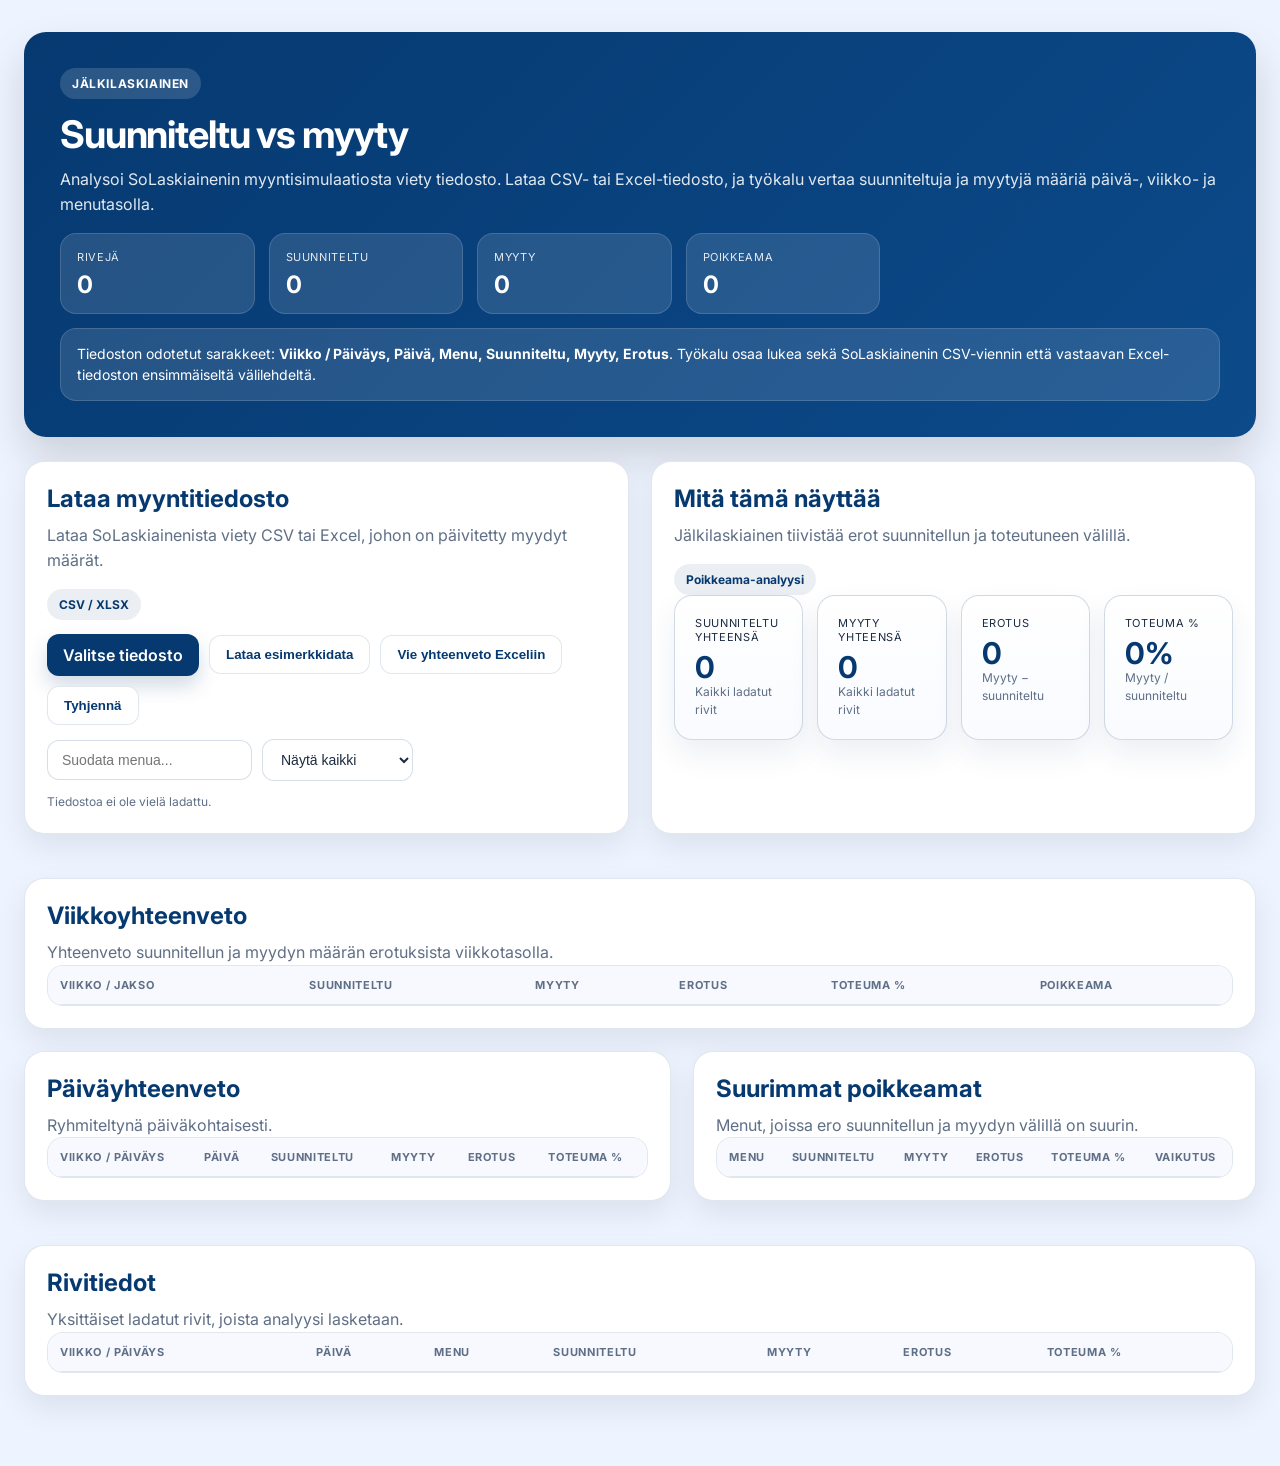
==== jalkilaskiainen.html @ 803e5ae3 "Add files via upload" ====
<!DOCTYPE html>
<html lang="fi">
<head>
  <meta charset="UTF-8" />
  <meta name="viewport" content="width=device-width, initial-scale=1.0" />
  <title>Jälkilaskiainen</title>
  <link href="https://fonts.googleapis.com/css2?family=Inter:wght@400;600;700&display=swap" rel="stylesheet">
  <script src="https://cdn.sheetjs.com/xlsx-0.20.2/package/dist/xlsx.full.min.js"></script>
  <style>
    :root {
      --theme:#063970;
      --theme2:#0c4a8a;
      --bg:#eef4ff;
      --card:#ffffff;
      --text:#1c2b40;
      --muted:#5f6f86;
      --border:rgba(6,57,112,.12);
      --good:#1f8a5b;
      --bad:#c43d3d;
      --warn:#b7791f;
      --shadow:0 12px 30px rgba(0,0,0,.08);
    }
    *{box-sizing:border-box}
    body{margin:0;font-family:Inter,Arial,sans-serif;background:var(--bg);color:var(--text)}
    .wrap{max-width:1450px;margin:auto;padding:32px 24px 48px}
    .hero{background:linear-gradient(135deg,var(--theme),var(--theme2));color:#fff;border-radius:22px;padding:36px;box-shadow:0 20px 40px rgba(0,0,0,.15);margin-bottom:24px}
    .hero-top,.section-head{display:flex;justify-content:space-between;align-items:flex-start;gap:16px;flex-wrap:wrap}
    .eyebrow,.pill{display:inline-flex;align-items:center;gap:8px;padding:8px 12px;border-radius:999px;font-size:12px;font-weight:700}
    .eyebrow{background:rgba(255,255,255,.15);color:#fff;text-transform:uppercase;letter-spacing:.05em;margin-bottom:12px}
    .pill{background:rgba(6,57,112,.08);color:var(--theme)}
    h1,h2,h3{margin:0 0 10px} h1{font-size:38px;letter-spacing:-.03em} h2{font-size:24px;color:var(--theme)} h3{font-size:18px;color:var(--theme)}
    p{margin:0;color:var(--muted);line-height:1.55}.hero p,.hero .mini-stat .label{color:rgba(255,255,255,.88)}
    .hero-stats,.metrics{display:grid;gap:14px}.hero-stats{grid-template-columns:repeat(4,minmax(150px,1fr));width:min(100%,820px)}.metrics{grid-template-columns:repeat(4,1fr)}
    .mini-stat,.metric,.card{background:var(--card);border:1px solid var(--border);box-shadow:var(--shadow)}
    .metric{background:linear-gradient(180deg,#ffffff 0%,#f9fbff 100%);border-radius:18px;padding:20px}
    .metric.emphasis{border-color:rgba(6,57,112,.18);box-shadow:0 14px 30px rgba(6,57,112,.08)}
    .mini-stat{border-radius:16px;padding:16px;background:rgba(255,255,255,.12);border-color:rgba(255,255,255,.14);box-shadow:none}
    .mini-stat .label,.metric .label{font-size:11px;letter-spacing:.06em;text-transform:uppercase;margin-bottom:8px}
    .mini-stat .value,.metric .value{font-weight:700;line-height:1.05}.mini-stat .value{font-size:24px;color:#fff}.metric .value{font-size:30px;color:var(--theme)}.metric .sub,.small{font-size:12px;color:var(--muted);line-height:1.5}
    .card{border-radius:20px;padding:22px;margin-bottom:22px}
    .row,.split{display:grid;gap:22px;margin-bottom:22px}.row{grid-template-columns:1fr 1fr}.split{grid-template-columns:1.15fr 1fr}
    .buttons{display:flex;gap:10px;flex-wrap:wrap;align-items:center;margin-top:14px}
    button,.fake-btn,label.upload-btn{border:0;border-radius:12px;padding:11px 16px;cursor:pointer;font-weight:600;background:var(--theme);color:#fff;box-shadow:0 10px 20px rgba(6,57,112,.18);text-decoration:none;display:inline-flex;align-items:center}
    button.secondary{background:#fff;color:var(--theme);border:1px solid var(--border);box-shadow:none}
    input[type="text"],input[type="number"],select{border:1px solid rgba(6,57,112,.16);background:#fff;color:var(--text);border-radius:12px;padding:11px 14px;font-size:14px}
    input[type="file"]{display:none}
    .note{margin-top:14px;padding:14px 16px;background:rgba(255,255,255,.12);border:1px solid rgba(255,255,255,.14);border-radius:16px;color:#fff;font-size:14px;line-height:1.55}
    .table-wrap{overflow:auto;border-radius:16px;border:1px solid var(--border);background:#fff}
    table{width:100%;border-collapse:separate;border-spacing:0;font-size:14px} th,td{padding:12px;border-bottom:1px solid rgba(6,57,112,.10);text-align:left;vertical-align:top} tr:last-child td{border-bottom:0}
    th{position:sticky;top:0;background:#f7f9ff;color:var(--muted);font-size:11px;text-transform:uppercase;letter-spacing:.06em}
    .pos{color:var(--good);font-weight:700}.neg{color:var(--bad);font-weight:700}.warn{color:var(--warn);font-weight:700}
    .bar-wrap{height:10px;background:#edf2f7;border-radius:999px;overflow:hidden;min-width:120px}.bar{height:100%;background:linear-gradient(90deg,var(--theme),#3a6ea5)}
    .muted{color:var(--muted)}
    .hidden{display:none}
    @media (max-width:1180px){.metrics,.hero-stats{grid-template-columns:repeat(2,1fr)}}
    @media (max-width:980px){.row,.split{grid-template-columns:1fr}}
    @media (max-width:680px){.wrap{padding:16px}.metrics,.hero-stats{grid-template-columns:1fr}h1{font-size:30px}.metric .value{font-size:24px}}
  </style>
</head>
<body>
<div class="wrap">
  <div class="hero">
    <div class="hero-top">
      <div>
        <div class="eyebrow">Jälkilaskiainen</div>
        <h1>Suunniteltu vs myyty</h1>
        <p>Analysoi SoLaskiainenin myyntisimulaatiosta viety tiedosto. Lataa CSV- tai Excel-tiedosto, ja työkalu vertaa suunniteltuja ja myytyjä määriä päivä-, viikko- ja menutasolla.</p>
      </div>
      <div class="hero-stats">
        <div class="mini-stat"><div class="label">Rivejä</div><div class="value" id="topRows">0</div></div>
        <div class="mini-stat"><div class="label">Suunniteltu</div><div class="value" id="topPlanned">0</div></div>
        <div class="mini-stat"><div class="label">Myyty</div><div class="value" id="topSold">0</div></div>
        <div class="mini-stat"><div class="label">Poikkeama</div><div class="value" id="topDiff">0</div></div>
      </div>
    </div>
    <div class="note">Tiedoston odotetut sarakkeet: <strong>Viikko / Päiväys, Päivä, Menu, Suunniteltu, Myyty, Erotus</strong>. Työkalu osaa lukea sekä SoLaskiainenin CSV-viennin että vastaavan Excel-tiedoston ensimmäiseltä välilehdeltä.</div>
  </div>

  <div class="row">
    <div class="card">
      <div class="section-head"><div><h2>Lataa myyntitiedosto</h2><p>Lataa SoLaskiainenista viety CSV tai Excel, johon on päivitetty myydyt määrät.</p></div><div class="pill">CSV / XLSX</div></div>
      <div class="buttons">
        <label class="upload-btn" for="fileInput">Valitse tiedosto</label>
        <input id="fileInput" type="file" accept=".csv,.xlsx,.xls" />
        <button class="secondary" onclick="loadSampleData()">Lataa esimerkkidata</button>
        <button class="secondary" onclick="exportSummaryCsv()">Vie yhteenveto Exceliin</button>
        <button class="secondary" onclick="clearAll()">Tyhjennä</button>
      </div>
      <div class="buttons">
        <input id="menuFilter" type="text" placeholder="Suodata menua..." oninput="renderAll()" />
        <select id="varianceFilter" onchange="renderAll()">
          <option value="all">Näytä kaikki</option>
          <option value="over">Vain ylitykset</option>
          <option value="under">Vain alitukset</option>
          <option value="equal">Vain toteutuneet</option>
        </select>
      </div>
      <div class="small" id="fileInfo" style="margin-top:12px;">Tiedostoa ei ole vielä ladattu.</div>
    </div>
    <div class="card">
      <div class="section-head"><div><h2>Mitä tämä näyttää</h2><p>Jälkilaskiainen tiivistää erot suunnitellun ja toteutuneen välillä.</p></div><div class="pill">Poikkeama-analyysi</div></div>
      <div class="metrics">
        <div class="metric emphasis"><div class="label">Suunniteltu yhteensä</div><div class="value" id="plannedTotal">0</div><div class="sub">Kaikki ladatut rivit</div></div>
        <div class="metric emphasis"><div class="label">Myyty yhteensä</div><div class="value" id="soldTotal">0</div><div class="sub">Kaikki ladatut rivit</div></div>
        <div class="metric emphasis"><div class="label">Erotus</div><div class="value" id="diffTotal">0</div><div class="sub">Myyty − suunniteltu</div></div>
        <div class="metric emphasis"><div class="label">Toteuma %</div><div class="value" id="achievementPct">0%</div><div class="sub">Myyty / suunniteltu</div></div>
      </div>
    </div>
  </div>

  <div class="card">
    <div class="section-head"><div><h2>Viikkoyhteenveto</h2><p>Yhteenveto suunnitellun ja myydyn määrän erotuksista viikkotasolla.</p></div></div>
    <div class="table-wrap">
      <table>
        <thead><tr><th>Viikko / Jakso</th><th>Suunniteltu</th><th>Myyty</th><th>Erotus</th><th>Toteuma %</th><th>Poikkeama</th></tr></thead>
        <tbody id="weekBody"></tbody>
      </table>
    </div>
  </div>

  <div class="split">
    <div class="card">
      <div class="section-head"><div><h2>Päiväyhteenveto</h2><p>Ryhmiteltynä päiväkohtaisesti.</p></div></div>
      <div class="table-wrap">
        <table>
          <thead><tr><th>Viikko / Päiväys</th><th>Päivä</th><th>Suunniteltu</th><th>Myyty</th><th>Erotus</th><th>Toteuma %</th></tr></thead>
          <tbody id="dayBody"></tbody>
        </table>
      </div>
    </div>
    <div class="card">
      <div class="section-head"><div><h2>Suurimmat poikkeamat</h2><p>Menut, joissa ero suunnitellun ja myydyn välillä on suurin.</p></div></div>
      <div class="table-wrap">
        <table>
          <thead><tr><th>Menu</th><th>Suunniteltu</th><th>Myyty</th><th>Erotus</th><th>Toteuma %</th><th>Vaikutus</th></tr></thead>
          <tbody id="menuBody"></tbody>
        </table>
      </div>
    </div>
  </div>

  <div class="card">
    <div class="section-head"><div><h2>Rivitiedot</h2><p>Yksittäiset ladatut rivit, joista analyysi lasketaan.</p></div></div>
    <div class="table-wrap">
      <table>
        <thead><tr><th>Viikko / Päiväys</th><th>Päivä</th><th>Menu</th><th>Suunniteltu</th><th>Myyty</th><th>Erotus</th><th>Toteuma %</th></tr></thead>
        <tbody id="detailBody"></tbody>
      </table>
    </div>
  </div>
</div>

<script>
let rawRows = [];
let normalizedRows = [];

const REQUIRED_CANDIDATES = {
  weekDate: ['Viikko / Päiväys','Viikko / Jakso','Viikko','Week / Date','Week'],
  day: ['Päivä','Day'],
  menu: ['Menu'],
  planned: ['Suunniteltu','Planned qty','Planned','F-QTY'],
  sold: ['Myyty','Actual sold qty','Sold qty','Sold'],
  diff: ['Erotus','Diff']
};

function num(v){
  if(v === null || v === undefined || v === '') return 0;
  if(typeof v === 'number') return v;
  return Number(String(v).replace(/\s/g,'').replace(',', '.')) || 0;
}
function fmtNum(v){ return new Intl.NumberFormat('fi-FI',{minimumFractionDigits:0,maximumFractionDigits:2}).format(Number(v||0)); }
function fmtPct(v){ return `${new Intl.NumberFormat('fi-FI',{minimumFractionDigits:0,maximumFractionDigits:1}).format(Number(v||0))}%`; }
function cls(v){ return v > 0 ? 'pos' : v < 0 ? 'neg' : 'muted'; }
function safe(s){ return String(s ?? '').replace(/[&<>"']/g, m => ({'&':'&amp;','<':'&lt;','>':'&gt;','"':'&quot;',"'":'&#39;'}[m])); }
function achievement(planned, sold){ return planned > 0 ? (sold / planned) * 100 : 0; }
function varianceLabel(diff){ return diff > 0 ? 'Yli suunnitelman' : diff < 0 ? 'Alle suunnitelman' : 'Suunnitelmassa'; }

function getField(row, names){
  for(const n of names){ if(Object.prototype.hasOwnProperty.call(row, n)) return row[n]; }
  return '';
}

function normalizeRows(rows){
  return rows.map(r => {
    const planned = num(getField(r, REQUIRED_CANDIDATES.planned));
    const sold = num(getField(r, REQUIRED_CANDIDATES.sold));
    const diffRaw = getField(r, REQUIRED_CANDIDATES.diff);
    const diff = diffRaw === '' || diffRaw === undefined ? sold - planned : num(diffRaw);
    return {
      weekDate: String(getField(r, REQUIRED_CANDIDATES.weekDate) || '').trim(),
      day: String(getField(r, REQUIRED_CANDIDATES.day) || '').trim(),
      menu: String(getField(r, REQUIRED_CANDIDATES.menu) || '').trim(),
      planned,
      sold,
      diff,
      ach: achievement(planned, sold)
    };
  }).filter(r => r.weekDate || r.menu || r.planned || r.sold || r.diff);
}

function filterRows(rows){
  const menuFilter = document.getElementById('menuFilter').value.trim().toLowerCase();
  const varianceFilter = document.getElementById('varianceFilter').value;
  return rows.filter(r => {
    if(menuFilter && !r.menu.toLowerCase().includes(menuFilter)) return false;
    if(varianceFilter === 'over' && !(r.diff > 0)) return false;
    if(varianceFilter === 'under' && !(r.diff < 0)) return false;
    if(varianceFilter === 'equal' && !(r.diff === 0)) return false;
    return true;
  });
}

function aggregate(rows, keyFn){
  const map = new Map();
  rows.forEach(r => {
    const key = keyFn(r);
    if(!map.has(key)) map.set(key, { key, planned:0, sold:0, diff:0, day:'', weekDate:'', menu:'' });
    const a = map.get(key);
    a.planned += r.planned;
    a.sold += r.sold;
    a.diff += r.diff;
    a.day = a.day || r.day;
    a.weekDate = a.weekDate || r.weekDate;
    a.menu = a.menu || r.menu;
  });
  return Array.from(map.values()).map(a => ({ ...a, ach: achievement(a.planned, a.sold) }));
}

function renderAll(){
  const rows = filterRows(normalizedRows);
  setSummary(rows);
  renderWeek(rows);
  renderDay(rows);
  renderMenu(rows);
  renderDetail(rows);
}

function setSummary(rows){
  const planned = rows.reduce((s,r)=>s+r.planned,0);
  const sold = rows.reduce((s,r)=>s+r.sold,0);
  const diff = sold - planned;
  const ach = achievement(planned, sold);
  document.getElementById('plannedTotal').textContent = fmtNum(planned);
  document.getElementById('soldTotal').textContent = fmtNum(sold);
  document.getElementById('diffTotal').textContent = fmtNum(diff);
  document.getElementById('diffTotal').className = `value ${cls(diff)}`;
  document.getElementById('achievementPct').textContent = fmtPct(ach);
  document.getElementById('topRows').textContent = fmtNum(rows.length);
  document.getElementById('topPlanned').textContent = fmtNum(planned);
  document.getElementById('topSold').textContent = fmtNum(sold);
  document.getElementById('topDiff').textContent = fmtNum(diff);
}

function renderWeek(rows){
  const body = document.getElementById('weekBody'); body.innerHTML='';
  aggregate(rows, r => r.weekDate).forEach(r => {
    const diff = r.sold - r.planned;
    const tr = document.createElement('tr');
    tr.innerHTML = `<td>${safe(r.key)}</td><td>${fmtNum(r.planned)}</td><td>${fmtNum(r.sold)}</td><td class="${cls(diff)}">${fmtNum(diff)}</td><td>${fmtPct(achievement(r.planned, r.sold))}</td><td class="${cls(diff)}">${varianceLabel(diff)}</td>`;
    body.appendChild(tr);
  });
}

function renderDay(rows){
  const body = document.getElementById('dayBody'); body.innerHTML='';
  aggregate(rows, r => `${r.weekDate}__${r.day}`).forEach(r => {
    const [weekDate, day] = r.key.split('__');
    const diff = r.sold - r.planned;
    const tr = document.createElement('tr');
    tr.innerHTML = `<td>${safe(weekDate)}</td><td>${safe(day)}</td><td>${fmtNum(r.planned)}</td><td>${fmtNum(r.sold)}</td><td class="${cls(diff)}">${fmtNum(diff)}</td><td>${fmtPct(achievement(r.planned, r.sold))}</td>`;
    body.appendChild(tr);
  });
}

function renderMenu(rows){
  const body = document.getElementById('menuBody'); body.innerHTML='';
  aggregate(rows, r => r.menu)
    .map(r => ({ ...r, actualDiff: r.sold - r.planned, actualAch: achievement(r.planned, r.sold) }))
    .sort((a,b) => Math.abs(b.actualDiff) - Math.abs(a.actualDiff))
    .slice(0,50)
    .forEach(r => {
      const width = Math.min(100, Math.abs(r.actualDiff));
      const tr = document.createElement('tr');
      tr.innerHTML = `<td>${safe(r.key)}</td><td>${fmtNum(r.planned)}</td><td>${fmtNum(r.sold)}</td><td class="${cls(r.actualDiff)}">${fmtNum(r.actualDiff)}</td><td>${fmtPct(r.actualAch)}</td><td><div class="bar-wrap"><div class="bar" style="width:${width}%"></div></div></td>`;
      body.appendChild(tr);
    });
}

function renderDetail(rows){
  const body = document.getElementById('detailBody'); body.innerHTML='';
  rows.forEach(r => {
    const diff = r.sold - r.planned;
    const tr = document.createElement('tr');
    tr.innerHTML = `<td>${safe(r.weekDate)}</td><td>${safe(r.day)}</td><td>${safe(r.menu)}</td><td>${fmtNum(r.planned)}</td><td>${fmtNum(r.sold)}</td><td class="${cls(diff)}">${fmtNum(diff)}</td><td>${fmtPct(achievement(r.planned, r.sold))}</td>`;
    body.appendChild(tr);
  });
}

function parseSourceRows(rows){
  rawRows = rows;
  normalizedRows = normalizeRows(rows);
  document.getElementById('fileInfo').textContent = normalizedRows.length ? `Luettu ${normalizedRows.length} riviä.` : 'Tiedostosta ei löytynyt odotettuja rivejä.';
  renderAll();
}

async function handleFile(file){
  document.getElementById('fileInfo').textContent = `Luetaan tiedostoa: ${file.name}`;
  const ext = file.name.toLowerCase().split('.').pop();
  if(ext === 'csv'){
    const text = await file.text();
    const wb = XLSX.read(text, { type: 'string', FS: ';' });
    const ws = wb.Sheets[wb.SheetNames[0]];
    parseSourceRows(XLSX.utils.sheet_to_json(ws, { defval: '' }));
  } else {
    const buffer = await file.arrayBuffer();
    const wb = XLSX.read(buffer, { type: 'array' });
    const ws = wb.Sheets[wb.SheetNames[0]];
    parseSourceRows(XLSX.utils.sheet_to_json(ws, { defval: '' }));
  }
}

document.getElementById('fileInput').addEventListener('change', e => {
  const file = e.target.files && e.target.files[0];
  if(file) handleFile(file);
});

function exportSummaryCsv(){
  const rows = [['Viikko / Jakso','Suunniteltu','Myyty','Erotus','Toteuma %']];
  aggregate(filterRows(normalizedRows), r => r.weekDate).forEach(r => {
    const diff = r.sold - r.planned;
    rows.push([r.key, r.planned, r.sold, diff, `${achievement(r.planned, r.sold).toFixed(1)}%`]);
  });
  const csv = rows.map(r => r.map(v => `"${String(v).replace(/"/g,'""')}"`).join(';')).join('\n');
  const blob = new Blob(['\ufeff' + csv], { type: 'text/csv;charset=utf-8;' });
  const url = URL.createObjectURL(blob);
  const a = document.createElement('a');
  a.href = url;
  a.download = 'jalkilaskiainen_yhteenveto.csv';
  a.click();
  URL.revokeObjectURL(url);
}

function loadSampleData(){
  parseSourceRows([
    {'Viikko / Päiväys':'Viikko 1 – 3/16/2026','Päivä':'Maanantai','Menu':'Lounas 1 Corp','Suunniteltu':400,'Myyty':360,'Erotus':-40},
    {'Viikko / Päiväys':'Viikko 1 – 3/16/2026','Päivä':'Maanantai','Menu':'Lounas 2 Corp','Suunniteltu':200,'Myyty':210,'Erotus':10},
    {'Viikko / Päiväys':'Viikko 1 – 3/17/2026','Päivä':'Tiistai','Menu':'Lounas 1 Corp','Suunniteltu':400,'Myyty':390,'Erotus':-10},
    {'Viikko / Päiväys':'Viikko 1 – 3/17/2026','Päivä':'Tiistai','Menu':'Lounas 3 Corp','Suunniteltu':200,'Myyty':230,'Erotus':30},
    {'Viikko / Päiväys':'Viikko 2 – 3/23/2026','Päivä':'Maanantai','Menu':'Lounas 1 Corp','Suunniteltu':300,'Myyty':280,'Erotus':-20},
    {'Viikko / Päiväys':'Viikko 2 – 3/23/2026','Päivä':'Maanantai','Menu':'Lounas 2 Corp','Suunniteltu':160,'Myyty':170,'Erotus':10}
  ]);
}

function clearAll(){
  rawRows = [];
  normalizedRows = [];
  document.getElementById('fileInput').value = '';
  document.getElementById('menuFilter').value = '';
  document.getElementById('varianceFilter').value = 'all';
  document.getElementById('fileInfo').textContent = 'Tiedostoa ei ole vielä ladattu.';
  ['weekBody','dayBody','menuBody','detailBody'].forEach(id => document.getElementById(id).innerHTML = '');
  setSummary([]);
}

setSummary([]);
</script>
</body>
</html>
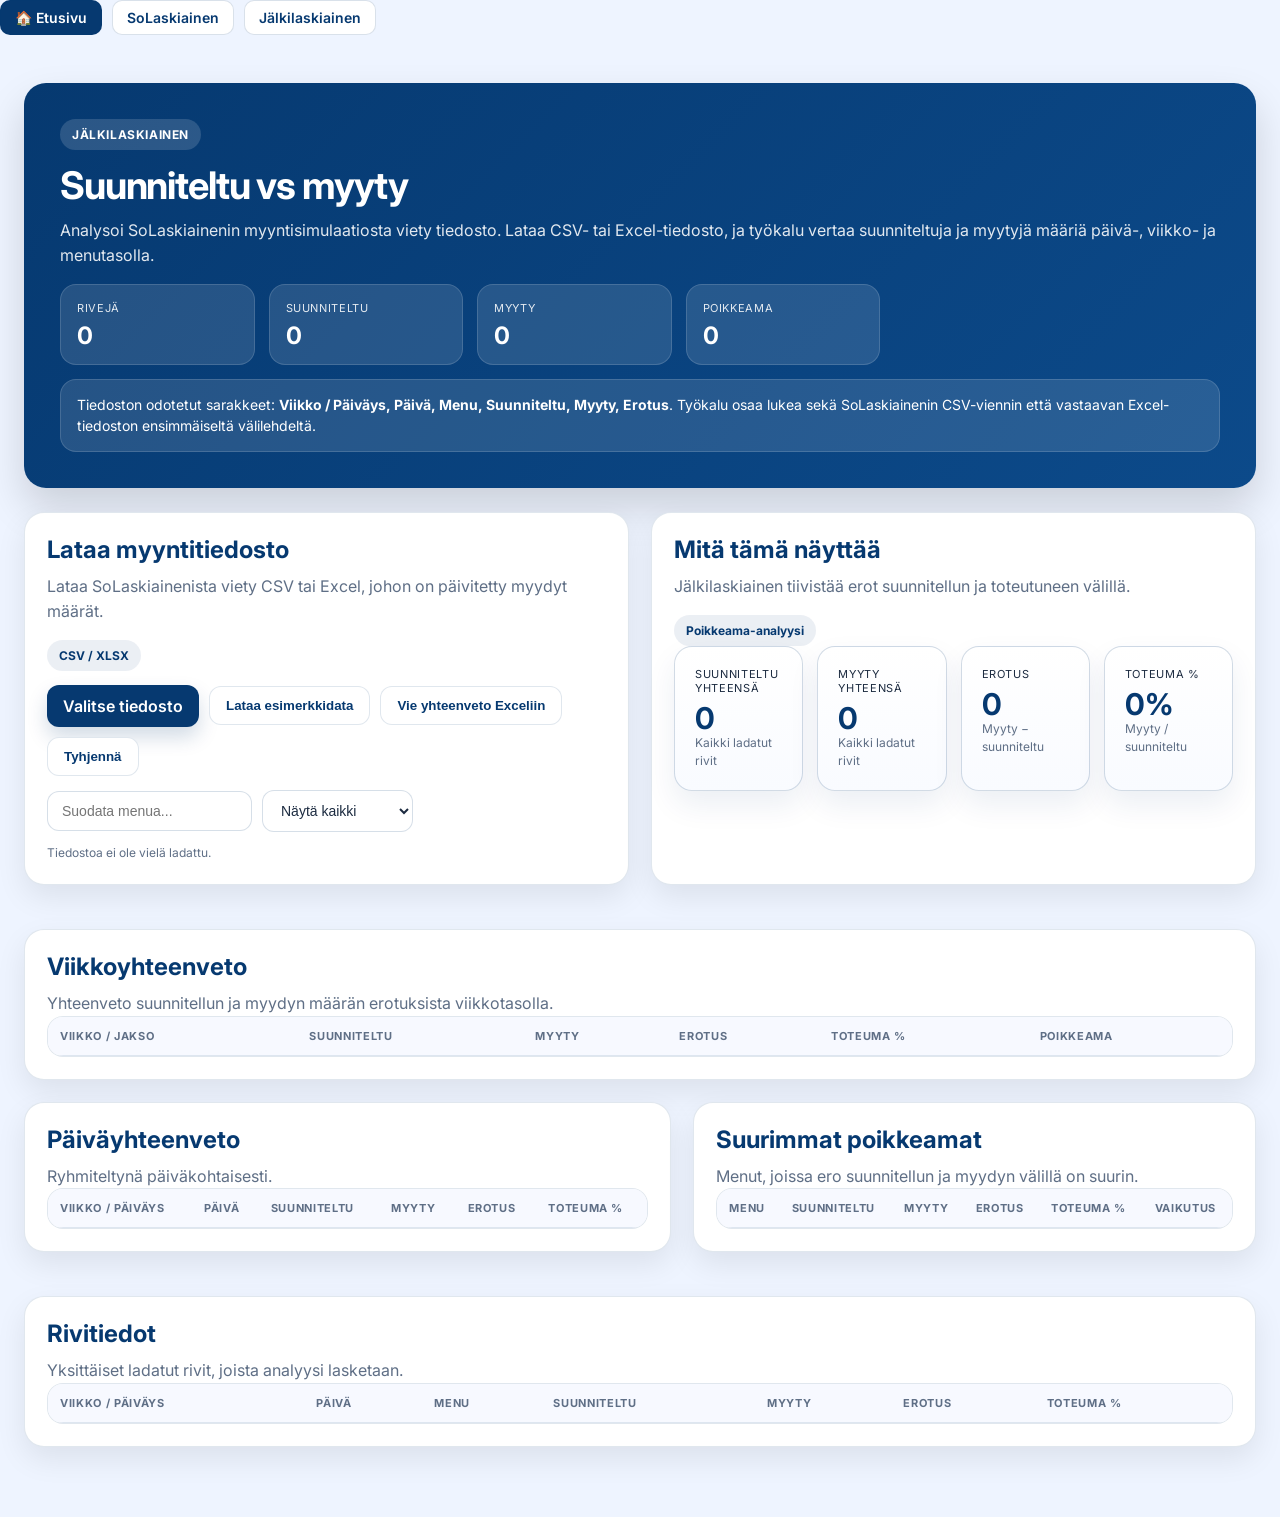
==== commit 5844cf05: "Update jalkilaskiainen.html" ====
--- a/jalkilaskiainen.html
+++ b/jalkilaskiainen.html
@@ -7,6 +7,35 @@
   <link href="https://fonts.googleapis.com/css2?family=Inter:wght@400;600;700&display=swap" rel="stylesheet">
   <script src="https://cdn.sheetjs.com/xlsx-0.20.2/package/dist/xlsx.full.min.js"></script>
   <style>
+    /* Laskiainen navigation */
+.laskiainen-nav{
+  display:flex;
+  gap:10px;
+  align-items:center;
+  margin-bottom:16px;
+}
+
+.nav-btn{
+  padding:8px 14px;
+  border-radius:10px;
+  background:#ffffff;
+  color:#063970;
+  border:1px solid rgba(6,57,112,.15);
+  text-decoration:none;
+  font-weight:600;
+  font-size:14px;
+  transition:all .15s ease;
+}
+
+.nav-btn:hover{
+  background:#063970;
+  color:#ffffff;
+}
+
+.nav-btn.home{
+  background:#063970;
+  color:#ffffff;
+}
     :root {
       --theme:#063970;
       --theme2:#0c4a8a;
@@ -58,6 +87,12 @@
   </style>
 </head>
 <body>
+  <!-- Laskiainen Navigation -->
+<div class="laskiainen-nav">
+  <a href="index.html" class="nav-btn home">🏠 Etusivu</a>
+  <a href="laskiainenV13.html" class="nav-btn">SoLaskiainen</a>
+  <a href="jalkilaskiainen.html" class="nav-btn">Jälkilaskiainen</a>
+</div>
 <div class="wrap">
   <div class="hero">
     <div class="hero-top">
@@ -366,3 +401,4 @@
 </script>
 </body>
 </html>
+
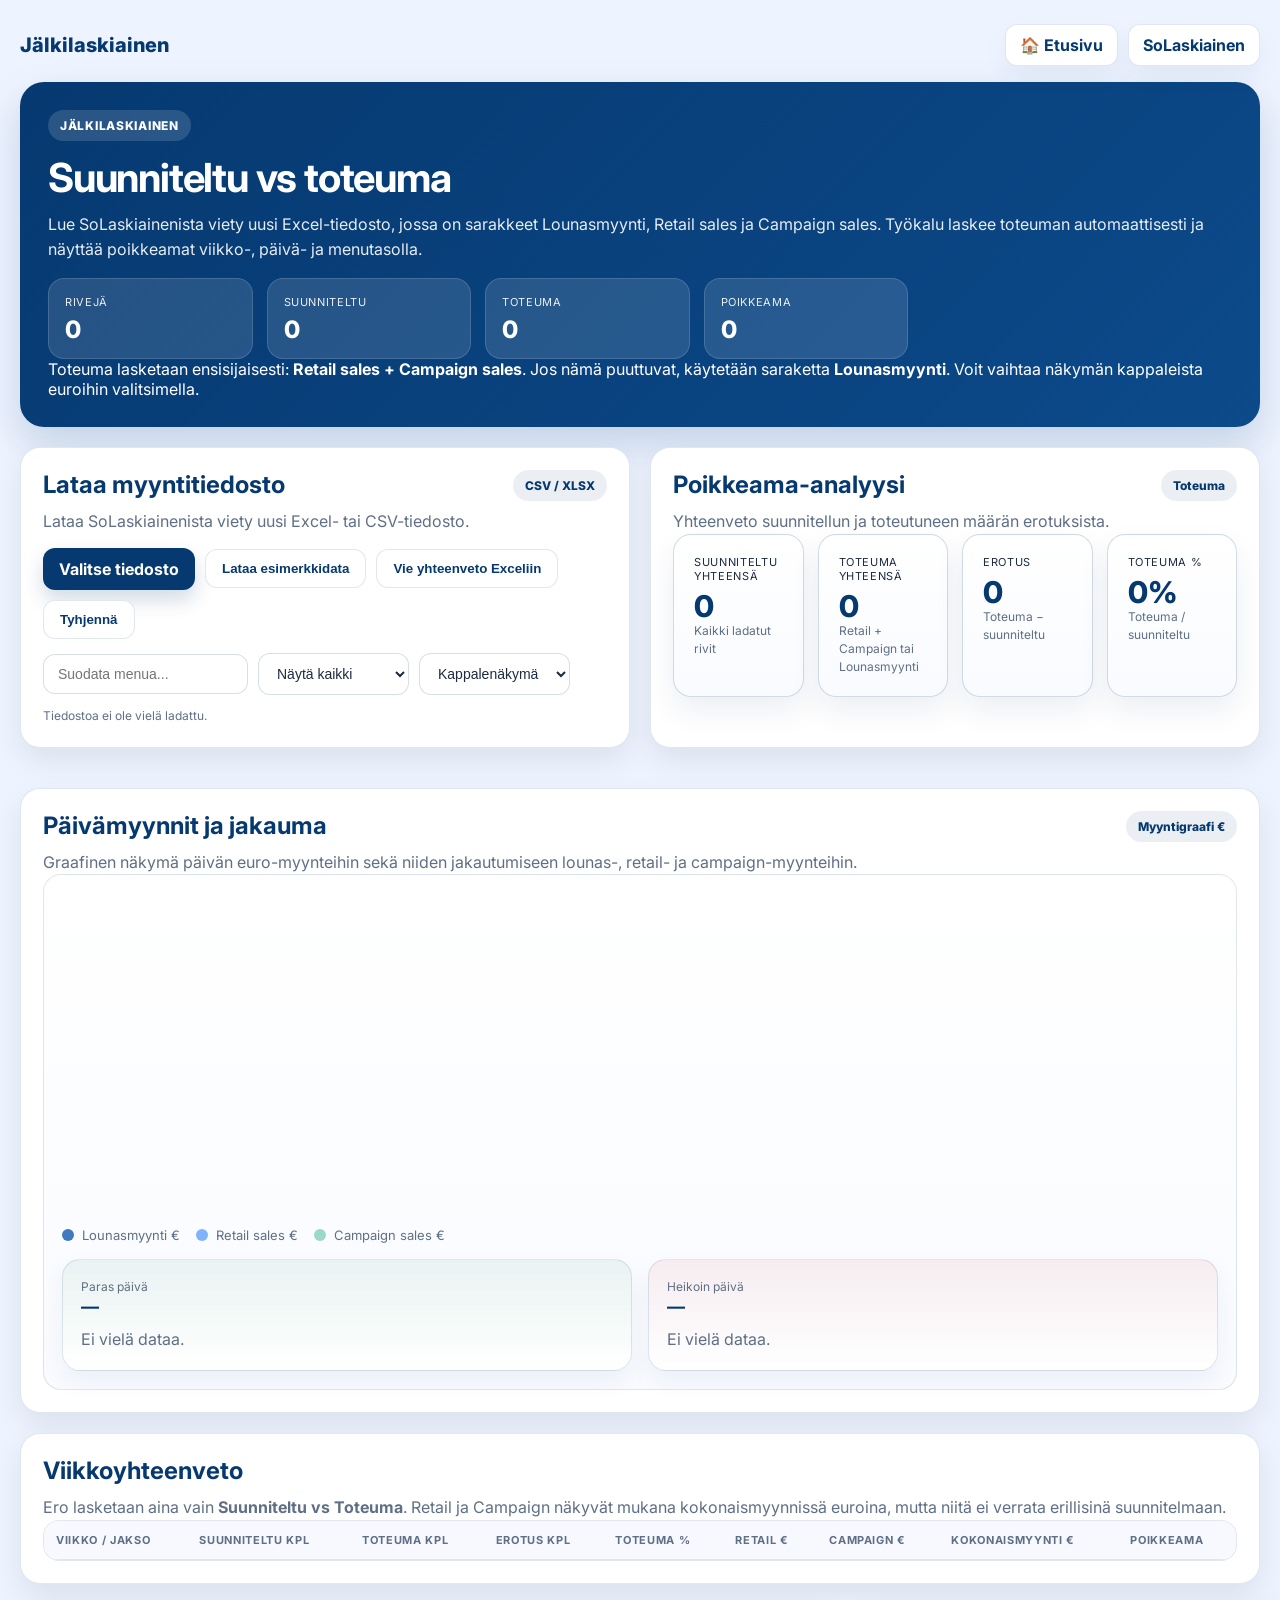
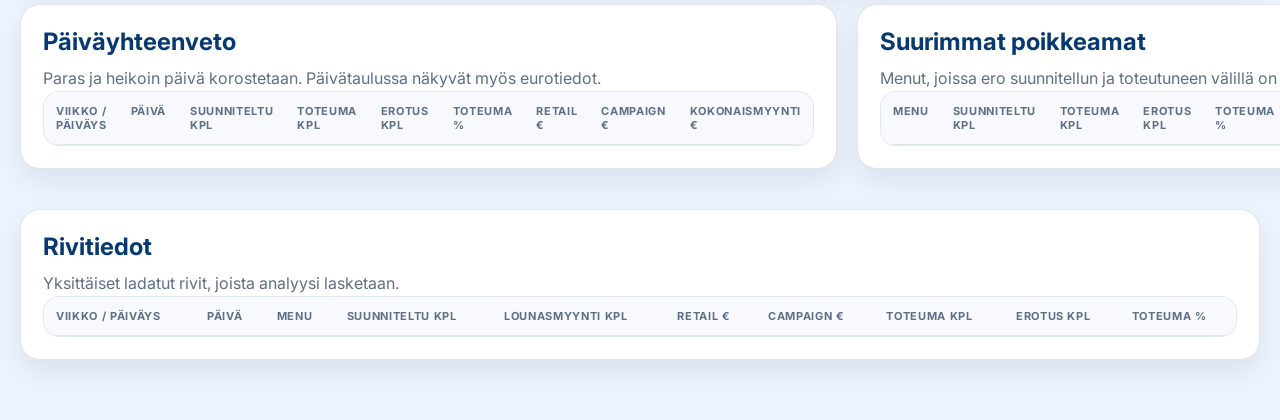
==== commit 0b978b7a: "Update jalkilaskiainen.html" ====
--- a/jalkilaskiainen.html
+++ b/jalkilaskiainen.html
@@ -4,401 +4,85 @@
   <meta charset="UTF-8" />
   <meta name="viewport" content="width=device-width, initial-scale=1.0" />
   <title>Jälkilaskiainen</title>
-  <link href="https://fonts.googleapis.com/css2?family=Inter:wght@400;600;700&display=swap" rel="stylesheet">
+  <link href="https://fonts.googleapis.com/css2?family=Inter:wght@400;600;700;800&display=swap" rel="stylesheet">
   <script src="https://cdn.sheetjs.com/xlsx-0.20.2/package/dist/xlsx.full.min.js"></script>
   <style>
-    /* Laskiainen navigation */
-.laskiainen-nav{
-  display:flex;
-  gap:10px;
-  align-items:center;
-  margin-bottom:16px;
-}
-
-.nav-btn{
-  padding:8px 14px;
-  border-radius:10px;
-  background:#ffffff;
-  color:#063970;
-  border:1px solid rgba(6,57,112,.15);
-  text-decoration:none;
-  font-weight:600;
-  font-size:14px;
-  transition:all .15s ease;
-}
-
-.nav-btn:hover{
-  background:#063970;
-  color:#ffffff;
-}
-
-.nav-btn.home{
-  background:#063970;
-  color:#ffffff;
-}
-    :root {
-      --theme:#063970;
-      --theme2:#0c4a8a;
-      --bg:#eef4ff;
-      --card:#ffffff;
-      --text:#1c2b40;
-      --muted:#5f6f86;
-      --border:rgba(6,57,112,.12);
-      --good:#1f8a5b;
-      --bad:#c43d3d;
-      --warn:#b7791f;
-      --shadow:0 12px 30px rgba(0,0,0,.08);
-    }
-    *{box-sizing:border-box}
-    body{margin:0;font-family:Inter,Arial,sans-serif;background:var(--bg);color:var(--text)}
-    .wrap{max-width:1450px;margin:auto;padding:32px 24px 48px}
-    .hero{background:linear-gradient(135deg,var(--theme),var(--theme2));color:#fff;border-radius:22px;padding:36px;box-shadow:0 20px 40px rgba(0,0,0,.15);margin-bottom:24px}
-    .hero-top,.section-head{display:flex;justify-content:space-between;align-items:flex-start;gap:16px;flex-wrap:wrap}
-    .eyebrow,.pill{display:inline-flex;align-items:center;gap:8px;padding:8px 12px;border-radius:999px;font-size:12px;font-weight:700}
-    .eyebrow{background:rgba(255,255,255,.15);color:#fff;text-transform:uppercase;letter-spacing:.05em;margin-bottom:12px}
-    .pill{background:rgba(6,57,112,.08);color:var(--theme)}
-    h1,h2,h3{margin:0 0 10px} h1{font-size:38px;letter-spacing:-.03em} h2{font-size:24px;color:var(--theme)} h3{font-size:18px;color:var(--theme)}
-    p{margin:0;color:var(--muted);line-height:1.55}.hero p,.hero .mini-stat .label{color:rgba(255,255,255,.88)}
-    .hero-stats,.metrics{display:grid;gap:14px}.hero-stats{grid-template-columns:repeat(4,minmax(150px,1fr));width:min(100%,820px)}.metrics{grid-template-columns:repeat(4,1fr)}
-    .mini-stat,.metric,.card{background:var(--card);border:1px solid var(--border);box-shadow:var(--shadow)}
-    .metric{background:linear-gradient(180deg,#ffffff 0%,#f9fbff 100%);border-radius:18px;padding:20px}
-    .metric.emphasis{border-color:rgba(6,57,112,.18);box-shadow:0 14px 30px rgba(6,57,112,.08)}
-    .mini-stat{border-radius:16px;padding:16px;background:rgba(255,255,255,.12);border-color:rgba(255,255,255,.14);box-shadow:none}
-    .mini-stat .label,.metric .label{font-size:11px;letter-spacing:.06em;text-transform:uppercase;margin-bottom:8px}
-    .mini-stat .value,.metric .value{font-weight:700;line-height:1.05}.mini-stat .value{font-size:24px;color:#fff}.metric .value{font-size:30px;color:var(--theme)}.metric .sub,.small{font-size:12px;color:var(--muted);line-height:1.5}
-    .card{border-radius:20px;padding:22px;margin-bottom:22px}
-    .row,.split{display:grid;gap:22px;margin-bottom:22px}.row{grid-template-columns:1fr 1fr}.split{grid-template-columns:1.15fr 1fr}
-    .buttons{display:flex;gap:10px;flex-wrap:wrap;align-items:center;margin-top:14px}
-    button,.fake-btn,label.upload-btn{border:0;border-radius:12px;padding:11px 16px;cursor:pointer;font-weight:600;background:var(--theme);color:#fff;box-shadow:0 10px 20px rgba(6,57,112,.18);text-decoration:none;display:inline-flex;align-items:center}
-    button.secondary{background:#fff;color:var(--theme);border:1px solid var(--border);box-shadow:none}
-    input[type="text"],input[type="number"],select{border:1px solid rgba(6,57,112,.16);background:#fff;color:var(--text);border-radius:12px;padding:11px 14px;font-size:14px}
-    input[type="file"]{display:none}
-    .note{margin-top:14px;padding:14px 16px;background:rgba(255,255,255,.12);border:1px solid rgba(255,255,255,.14);border-radius:16px;color:#fff;font-size:14px;line-height:1.55}
-    .table-wrap{overflow:auto;border-radius:16px;border:1px solid var(--border);background:#fff}
-    table{width:100%;border-collapse:separate;border-spacing:0;font-size:14px} th,td{padding:12px;border-bottom:1px solid rgba(6,57,112,.10);text-align:left;vertical-align:top} tr:last-child td{border-bottom:0}
-    th{position:sticky;top:0;background:#f7f9ff;color:var(--muted);font-size:11px;text-transform:uppercase;letter-spacing:.06em}
-    .pos{color:var(--good);font-weight:700}.neg{color:var(--bad);font-weight:700}.warn{color:var(--warn);font-weight:700}
+    :root{--theme:#063970;--theme2:#0c4a8a;--bg:#eef4ff;--card:#ffffff;--text:#1c2b40;--muted:#5f6f86;--border:rgba(6,57,112,.12);--good:#1f8a5b;--bad:#c43d3d;--shadow:0 12px 30px rgba(0,0,0,.08);--shadow-soft:0 10px 24px rgba(6,57,112,.06)}
+    *{box-sizing:border-box} body{margin:0;font-family:Inter,Arial,sans-serif;background:var(--bg);color:var(--text)} .wrap{max-width:1450px;margin:auto;padding:24px 20px 40px}
+    .topnav{display:flex;justify-content:space-between;align-items:center;gap:16px;flex-wrap:wrap;margin-bottom:16px}.brand{font-weight:800;color:var(--theme);font-size:20px}.navlinks{display:flex;gap:10px;flex-wrap:wrap}.navlinks a{padding:10px 14px;border-radius:12px;background:#fff;border:1px solid var(--border);color:var(--theme);text-decoration:none;font-weight:700;box-shadow:var(--shadow-soft)}
+    .hero{background:linear-gradient(135deg,var(--theme),var(--theme2));color:#fff;border-radius:24px;padding:28px;box-shadow:0 18px 40px rgba(6,57,112,.18);margin-bottom:20px}.hero-top,.section-head{display:flex;justify-content:space-between;align-items:flex-start;gap:16px;flex-wrap:wrap}
+    .eyebrow,.pill{display:inline-flex;align-items:center;gap:8px;padding:8px 12px;border-radius:999px;font-size:12px;font-weight:800}.eyebrow{background:rgba(255,255,255,.14);text-transform:uppercase;letter-spacing:.06em;margin-bottom:12px}.pill{background:rgba(6,57,112,.08);color:var(--theme)}
+    h1,h2,h3{margin:0 0 10px} h1{font-size:40px;letter-spacing:-.03em} h2{font-size:24px;color:var(--theme)} h3{font-size:18px;color:var(--theme)} p{margin:0;color:var(--muted);line-height:1.55}.hero p,.hero .mini-stat .label{color:rgba(255,255,255,.9)}
+    .hero-stats,.metrics{display:grid;gap:14px}.hero-stats{grid-template-columns:repeat(4,minmax(150px,1fr));width:min(100%,860px)}.metrics{grid-template-columns:repeat(4,1fr)}
+    .mini-stat,.metric,.card{background:var(--card);border:1px solid var(--border);box-shadow:var(--shadow)} .mini-stat{border-radius:16px;padding:16px;background:rgba(255,255,255,.12);border-color:rgba(255,255,255,.14);box-shadow:none}
+    .mini-stat .label,.metric .label{font-size:11px;letter-spacing:.06em;text-transform:uppercase;margin-bottom:8px}.mini-stat .value,.metric .value{font-weight:800;line-height:1.05}.mini-stat .value{font-size:24px;color:#fff}.metric{border-radius:18px;padding:20px;background:linear-gradient(180deg,#fff 0%,#f9fbff 100%)}.metric .value{font-size:30px;color:var(--theme)}.metric .sub,.small{font-size:12px;color:var(--muted);line-height:1.5}.metric.emphasis{border-color:rgba(6,57,112,.18);box-shadow:0 14px 30px rgba(6,57,112,.08)}
+    .card{border-radius:20px;padding:22px;margin-bottom:20px}.row,.split{display:grid;gap:20px;margin-bottom:20px}.row{grid-template-columns:1fr 1fr}.split{grid-template-columns:1.15fr 1fr}
+    .buttons{display:flex;gap:10px;flex-wrap:wrap;align-items:center;margin-top:14px} button,label.upload-btn{border:0;border-radius:12px;padding:11px 16px;cursor:pointer;font-weight:700;background:var(--theme);color:#fff;box-shadow:0 10px 20px rgba(6,57,112,.18);display:inline-flex;align-items:center} button.secondary{background:#fff;color:var(--theme);border:1px solid var(--border);box-shadow:none}
+    input[type="text"],select{border:1px solid rgba(6,57,112,.16);background:#fff;color:var(--text);border-radius:12px;padding:11px 14px;font-size:14px} input[type="file"]{display:none}
+    .table-wrap{overflow:auto;border-radius:16px;border:1px solid var(--border);background:#fff} table{width:100%;border-collapse:separate;border-spacing:0;font-size:14px} th,td{padding:12px;border-bottom:1px solid rgba(6,57,112,.10);text-align:left;vertical-align:top} tr:last-child td{border-bottom:0} th{position:sticky;top:0;background:#f7f9ff;color:var(--muted);font-size:11px;text-transform:uppercase;letter-spacing:.06em}
+    .pos{color:var(--good);font-weight:700}.neg{color:var(--bad);font-weight:700}.muted{color:var(--muted)} .best-day{background:rgba(31,138,91,.08)} .worst-day{background:rgba(196,61,61,.08)}
     .bar-wrap{height:10px;background:#edf2f7;border-radius:999px;overflow:hidden;min-width:120px}.bar{height:100%;background:linear-gradient(90deg,var(--theme),#3a6ea5)}
-    .muted{color:var(--muted)}
-    .hidden{display:none}
-    @media (max-width:1180px){.metrics,.hero-stats{grid-template-columns:repeat(2,1fr)}}
-    @media (max-width:980px){.row,.split{grid-template-columns:1fr}}
-    @media (max-width:680px){.wrap{padding:16px}.metrics,.hero-stats{grid-template-columns:1fr}h1{font-size:30px}.metric .value{font-size:24px}}
+    .chart-wrap{background:linear-gradient(180deg,#fff 0%,#f9fbff 100%);border:1px solid var(--border);border-radius:18px;padding:18px}.chart-area{display:flex;align-items:flex-end;gap:14px;overflow:auto;padding-top:10px;min-height:320px}.day-col{min-width:120px;display:flex;flex-direction:column;align-items:center;gap:8px}.stack{height:220px;width:64px;border-radius:14px;overflow:hidden;display:flex;flex-direction:column-reverse;background:#edf2f7;box-shadow:inset 0 0 0 1px rgba(6,57,112,.08)}
+    .seg-total{background:#3f7ac0}.seg-retail{background:#7fb3ff}.seg-campaign{background:#9ad9c8}.stack-label{font-size:12px;color:var(--muted);text-align:center;line-height:1.35}.stack-value{font-weight:800;color:var(--theme)} .legend{display:flex;gap:16px;flex-wrap:wrap;margin-top:14px;font-size:13px;color:var(--muted)} .legend span{display:inline-flex;align-items:center;gap:8px}.dot{width:12px;height:12px;border-radius:999px;display:inline-block}
+    .callout-grid{display:grid;grid-template-columns:1fr 1fr;gap:16px;margin-top:16px}.callout{border-radius:18px;padding:18px;background:#fff;border:1px solid var(--border);box-shadow:var(--shadow-soft)}.callout.best{background:linear-gradient(180deg,rgba(31,138,91,.08),#fff)}.callout.worst{background:linear-gradient(180deg,rgba(196,61,61,.08),#fff)}
+    @media (max-width:1180px){.metrics,.hero-stats{grid-template-columns:repeat(2,1fr)}} @media (max-width:980px){.row,.split,.callout-grid{grid-template-columns:1fr}} @media (max-width:680px){.wrap{padding:16px}.metrics,.hero-stats{grid-template-columns:1fr}h1{font-size:30px}.metric .value{font-size:24px}.day-col{min-width:98px}.stack{width:56px}}
   </style>
 </head>
 <body>
-  <!-- Laskiainen Navigation -->
-<div class="laskiainen-nav">
-  <a href="index.html" class="nav-btn home">🏠 Etusivu</a>
-  <a href="laskiainenV13.html" class="nav-btn">SoLaskiainen</a>
-  <a href="jalkilaskiainen.html" class="nav-btn">Jälkilaskiainen</a>
-</div>
 <div class="wrap">
-  <div class="hero">
-    <div class="hero-top">
-      <div>
-        <div class="eyebrow">Jälkilaskiainen</div>
-        <h1>Suunniteltu vs myyty</h1>
-        <p>Analysoi SoLaskiainenin myyntisimulaatiosta viety tiedosto. Lataa CSV- tai Excel-tiedosto, ja työkalu vertaa suunniteltuja ja myytyjä määriä päivä-, viikko- ja menutasolla.</p>
-      </div>
-      <div class="hero-stats">
-        <div class="mini-stat"><div class="label">Rivejä</div><div class="value" id="topRows">0</div></div>
-        <div class="mini-stat"><div class="label">Suunniteltu</div><div class="value" id="topPlanned">0</div></div>
-        <div class="mini-stat"><div class="label">Myyty</div><div class="value" id="topSold">0</div></div>
-        <div class="mini-stat"><div class="label">Poikkeama</div><div class="value" id="topDiff">0</div></div>
-      </div>
-    </div>
-    <div class="note">Tiedoston odotetut sarakkeet: <strong>Viikko / Päiväys, Päivä, Menu, Suunniteltu, Myyty, Erotus</strong>. Työkalu osaa lukea sekä SoLaskiainenin CSV-viennin että vastaavan Excel-tiedoston ensimmäiseltä välilehdeltä.</div>
+  <div class="topnav"><div class="brand">Jälkilaskiainen</div><div class="navlinks"><a href="index.html">🏠 Etusivu</a><a href="laskiainenV13.html">SoLaskiainen</a></div></div>
+  <div class="hero"><div class="hero-top"><div><div class="eyebrow">Jälkilaskiainen</div><h1>Suunniteltu vs toteuma</h1><p>Lue SoLaskiainenista viety uusi Excel-tiedosto, jossa on sarakkeet Lounasmyynti, Retail sales ja Campaign sales. Työkalu laskee toteuman automaattisesti ja näyttää poikkeamat viikko-, päivä- ja menutasolla.</p></div><div class="hero-stats"><div class="mini-stat"><div class="label">Rivejä</div><div class="value" id="topRows">0</div></div><div class="mini-stat"><div class="label">Suunniteltu</div><div class="value" id="topPlanned">0</div></div><div class="mini-stat"><div class="label">Toteuma</div><div class="value" id="topSold">0</div></div><div class="mini-stat"><div class="label">Poikkeama</div><div class="value" id="topDiff">0</div></div></div></div><div class="note">Toteuma lasketaan ensisijaisesti: <strong>Retail sales + Campaign sales</strong>. Jos nämä puuttuvat, käytetään saraketta <strong>Lounasmyynti</strong>. Voit vaihtaa näkymän kappaleista euroihin valitsimella.</div></div>
+
+  <div class="row">
+    <div class="card"><div class="section-head"><div><h2>Lataa myyntitiedosto</h2><p>Lataa SoLaskiainenista viety uusi Excel- tai CSV-tiedosto.</p></div><div class="pill">CSV / XLSX</div></div><div class="buttons"><label class="upload-btn" for="fileInput">Valitse tiedosto</label><input id="fileInput" type="file" accept=".csv,.xlsx,.xls" /><button class="secondary" onclick="loadSampleData()">Lataa esimerkkidata</button><button class="secondary" onclick="exportSummaryCsv()">Vie yhteenveto Exceliin</button><button class="secondary" onclick="clearAll()">Tyhjennä</button></div><div class="buttons"><input id="menuFilter" type="text" placeholder="Suodata menua..." oninput="renderAll()" /><select id="varianceFilter" onchange="renderAll()"><option value="all">Näytä kaikki</option><option value="over">Vain ylitykset</option><option value="under">Vain alitukset</option><option value="equal">Vain toteutuneet</option></select><select id="viewMode" onchange="renderAll()"><option value="units">Kappalenäkymä</option><option value="euros">Euronäkymä</option></select></div><div class="small" id="fileInfo" style="margin-top:12px;">Tiedostoa ei ole vielä ladattu.</div></div>
+    <div class="card"><div class="section-head"><div><h2>Poikkeama-analyysi</h2><p>Yhteenveto suunnitellun ja toteutuneen määrän erotuksista.</p></div><div class="pill">Toteuma</div></div><div class="metrics"><div class="metric emphasis"><div class="label">Suunniteltu yhteensä</div><div class="value" id="plannedTotal">0</div><div class="sub">Kaikki ladatut rivit</div></div><div class="metric emphasis"><div class="label">Toteuma yhteensä</div><div class="value" id="soldTotal">0</div><div class="sub">Retail + Campaign tai Lounasmyynti</div></div><div class="metric emphasis"><div class="label">Erotus</div><div class="value" id="diffTotal">0</div><div class="sub">Toteuma − suunniteltu</div></div><div class="metric emphasis"><div class="label">Toteuma %</div><div class="value" id="achievementPct">0%</div><div class="sub">Toteuma / suunniteltu</div></div></div></div>
   </div>
 
-  <div class="row">
-    <div class="card">
-      <div class="section-head"><div><h2>Lataa myyntitiedosto</h2><p>Lataa SoLaskiainenista viety CSV tai Excel, johon on päivitetty myydyt määrät.</p></div><div class="pill">CSV / XLSX</div></div>
-      <div class="buttons">
-        <label class="upload-btn" for="fileInput">Valitse tiedosto</label>
-        <input id="fileInput" type="file" accept=".csv,.xlsx,.xls" />
-        <button class="secondary" onclick="loadSampleData()">Lataa esimerkkidata</button>
-        <button class="secondary" onclick="exportSummaryCsv()">Vie yhteenveto Exceliin</button>
-        <button class="secondary" onclick="clearAll()">Tyhjennä</button>
-      </div>
-      <div class="buttons">
-        <input id="menuFilter" type="text" placeholder="Suodata menua..." oninput="renderAll()" />
-        <select id="varianceFilter" onchange="renderAll()">
-          <option value="all">Näytä kaikki</option>
-          <option value="over">Vain ylitykset</option>
-          <option value="under">Vain alitukset</option>
-          <option value="equal">Vain toteutuneet</option>
-        </select>
-      </div>
-      <div class="small" id="fileInfo" style="margin-top:12px;">Tiedostoa ei ole vielä ladattu.</div>
-    </div>
-    <div class="card">
-      <div class="section-head"><div><h2>Mitä tämä näyttää</h2><p>Jälkilaskiainen tiivistää erot suunnitellun ja toteutuneen välillä.</p></div><div class="pill">Poikkeama-analyysi</div></div>
-      <div class="metrics">
-        <div class="metric emphasis"><div class="label">Suunniteltu yhteensä</div><div class="value" id="plannedTotal">0</div><div class="sub">Kaikki ladatut rivit</div></div>
-        <div class="metric emphasis"><div class="label">Myyty yhteensä</div><div class="value" id="soldTotal">0</div><div class="sub">Kaikki ladatut rivit</div></div>
-        <div class="metric emphasis"><div class="label">Erotus</div><div class="value" id="diffTotal">0</div><div class="sub">Myyty − suunniteltu</div></div>
-        <div class="metric emphasis"><div class="label">Toteuma %</div><div class="value" id="achievementPct">0%</div><div class="sub">Myyty / suunniteltu</div></div>
-      </div>
-    </div>
+  <div class="card"><div class="section-head"><div><h2>Päivämyynnit ja jakauma</h2><p>Graafinen näkymä päivän euro-myynteihin sekä niiden jakautumiseen lounas-, retail- ja campaign-myynteihin.</p></div><div class="pill">Myyntigraafi €</div></div><div class="chart-wrap"><div id="salesChart" class="chart-area"></div><div class="legend"><span><i class="dot seg-total"></i> Lounasmyynti €</span><span><i class="dot seg-retail"></i> Retail sales €</span><span><i class="dot seg-campaign"></i> Campaign sales €</span></div><div class="callout-grid"><div class="callout best"><div class="small">Paras päivä</div><h3 id="bestDayTitle">—</h3><p id="bestDayText">Ei vielä dataa.</p></div><div class="callout worst"><div class="small">Heikoin päivä</div><h3 id="worstDayTitle">—</h3><p id="worstDayText">Ei vielä dataa.</p></div></div></div></div>
+
+  <div class="card"><div class="section-head"><div><h2>Viikkoyhteenveto</h2><p>Ero lasketaan aina vain <strong>Suunniteltu vs Toteuma</strong>. Retail ja Campaign näkyvät mukana kokonaismyynnissä euroina, mutta niitä ei verrata erillisinä suunnitelmaan.</p></div></div><div class="table-wrap"><table><thead><tr><th>Viikko / Jakso</th><th id="weekPlannedHdr">Suunniteltu kpl</th><th id="weekActualHdr">Toteuma kpl</th><th id="weekDiffHdr">Erotus kpl</th><th>Toteuma %</th><th>Retail €</th><th>Campaign €</th><th>Kokonaismyynti €</th><th>Poikkeama</th></tr></thead><tbody id="weekBody"></tbody></table></div></div>
+
+  <div class="split">
+    <div class="card"><div class="section-head"><div><h2>Päiväyhteenveto</h2><p>Paras ja heikoin päivä korostetaan. Päivätaulussa näkyvät myös eurotiedot.</p></div></div><div class="table-wrap"><table><thead><tr><th>Viikko / Päiväys</th><th>Päivä</th><th id="dayPlannedHdr">Suunniteltu kpl</th><th id="dayActualHdr">Toteuma kpl</th><th id="dayDiffHdr">Erotus kpl</th><th>Toteuma %</th><th>Retail €</th><th>Campaign €</th><th>Kokonaismyynti €</th></tr></thead><tbody id="dayBody"></tbody></table></div></div>
+    <div class="card"><div class="section-head"><div><h2>Suurimmat poikkeamat</h2><p>Menut, joissa ero suunnitellun ja toteutuneen välillä on suurin.</p></div></div><div class="table-wrap"><table><thead><tr><th>Menu</th><th id="menuPlannedHdr">Suunniteltu kpl</th><th id="menuActualHdr">Toteuma kpl</th><th id="menuDiffHdr">Erotus kpl</th><th>Toteuma %</th><th>Retail €</th><th>Campaign €</th><th>Kokonaismyynti €</th><th>Vaikutus</th></tr></thead><tbody id="menuBody"></tbody></table></div></div>
   </div>
 
-  <div class="card">
-    <div class="section-head"><div><h2>Viikkoyhteenveto</h2><p>Yhteenveto suunnitellun ja myydyn määrän erotuksista viikkotasolla.</p></div></div>
-    <div class="table-wrap">
-      <table>
-        <thead><tr><th>Viikko / Jakso</th><th>Suunniteltu</th><th>Myyty</th><th>Erotus</th><th>Toteuma %</th><th>Poikkeama</th></tr></thead>
-        <tbody id="weekBody"></tbody>
-      </table>
-    </div>
-  </div>
-
-  <div class="split">
-    <div class="card">
-      <div class="section-head"><div><h2>Päiväyhteenveto</h2><p>Ryhmiteltynä päiväkohtaisesti.</p></div></div>
-      <div class="table-wrap">
-        <table>
-          <thead><tr><th>Viikko / Päiväys</th><th>Päivä</th><th>Suunniteltu</th><th>Myyty</th><th>Erotus</th><th>Toteuma %</th></tr></thead>
-          <tbody id="dayBody"></tbody>
-        </table>
-      </div>
-    </div>
-    <div class="card">
-      <div class="section-head"><div><h2>Suurimmat poikkeamat</h2><p>Menut, joissa ero suunnitellun ja myydyn välillä on suurin.</p></div></div>
-      <div class="table-wrap">
-        <table>
-          <thead><tr><th>Menu</th><th>Suunniteltu</th><th>Myyty</th><th>Erotus</th><th>Toteuma %</th><th>Vaikutus</th></tr></thead>
-          <tbody id="menuBody"></tbody>
-        </table>
-      </div>
-    </div>
-  </div>
-
-  <div class="card">
-    <div class="section-head"><div><h2>Rivitiedot</h2><p>Yksittäiset ladatut rivit, joista analyysi lasketaan.</p></div></div>
-    <div class="table-wrap">
-      <table>
-        <thead><tr><th>Viikko / Päiväys</th><th>Päivä</th><th>Menu</th><th>Suunniteltu</th><th>Myyty</th><th>Erotus</th><th>Toteuma %</th></tr></thead>
-        <tbody id="detailBody"></tbody>
-      </table>
-    </div>
-  </div>
+  <div class="card"><div class="section-head"><div><h2>Rivitiedot</h2><p>Yksittäiset ladatut rivit, joista analyysi lasketaan.</p></div></div><div class="table-wrap"><table><thead><tr><th>Viikko / Päiväys</th><th>Päivä</th><th>Menu</th><th id="detailPlannedHdr">Suunniteltu kpl</th><th id="detailSoldHdr">Lounasmyynti kpl</th><th>Retail €</th><th>Campaign €</th><th id="detailActualHdr">Toteuma kpl</th><th id="detailDiffHdr">Erotus kpl</th><th>Toteuma %</th></tr></thead><tbody id="detailBody"></tbody></table></div></div>
 </div>
-
 <script>
-let rawRows = [];
-let normalizedRows = [];
-
-const REQUIRED_CANDIDATES = {
-  weekDate: ['Viikko / Päiväys','Viikko / Jakso','Viikko','Week / Date','Week'],
-  day: ['Päivä','Day'],
-  menu: ['Menu'],
-  planned: ['Suunniteltu','Planned qty','Planned','F-QTY'],
-  sold: ['Myyty','Actual sold qty','Sold qty','Sold'],
-  diff: ['Erotus','Diff']
-};
-
-function num(v){
-  if(v === null || v === undefined || v === '') return 0;
-  if(typeof v === 'number') return v;
-  return Number(String(v).replace(/\s/g,'').replace(',', '.')) || 0;
-}
-function fmtNum(v){ return new Intl.NumberFormat('fi-FI',{minimumFractionDigits:0,maximumFractionDigits:2}).format(Number(v||0)); }
-function fmtPct(v){ return `${new Intl.NumberFormat('fi-FI',{minimumFractionDigits:0,maximumFractionDigits:1}).format(Number(v||0))}%`; }
-function cls(v){ return v > 0 ? 'pos' : v < 0 ? 'neg' : 'muted'; }
-function safe(s){ return String(s ?? '').replace(/[&<>"']/g, m => ({'&':'&amp;','<':'&lt;','>':'&gt;','"':'&quot;',"'":'&#39;'}[m])); }
-function achievement(planned, sold){ return planned > 0 ? (sold / planned) * 100 : 0; }
-function varianceLabel(diff){ return diff > 0 ? 'Yli suunnitelman' : diff < 0 ? 'Alle suunnitelman' : 'Suunnitelmassa'; }
-
-function getField(row, names){
-  for(const n of names){ if(Object.prototype.hasOwnProperty.call(row, n)) return row[n]; }
-  return '';
-}
-
-function normalizeRows(rows){
-  return rows.map(r => {
-    const planned = num(getField(r, REQUIRED_CANDIDATES.planned));
-    const sold = num(getField(r, REQUIRED_CANDIDATES.sold));
-    const diffRaw = getField(r, REQUIRED_CANDIDATES.diff);
-    const diff = diffRaw === '' || diffRaw === undefined ? sold - planned : num(diffRaw);
-    return {
-      weekDate: String(getField(r, REQUIRED_CANDIDATES.weekDate) || '').trim(),
-      day: String(getField(r, REQUIRED_CANDIDATES.day) || '').trim(),
-      menu: String(getField(r, REQUIRED_CANDIDATES.menu) || '').trim(),
-      planned,
-      sold,
-      diff,
-      ach: achievement(planned, sold)
-    };
-  }).filter(r => r.weekDate || r.menu || r.planned || r.sold || r.diff);
-}
-
-function filterRows(rows){
-  const menuFilter = document.getElementById('menuFilter').value.trim().toLowerCase();
-  const varianceFilter = document.getElementById('varianceFilter').value;
-  return rows.filter(r => {
-    if(menuFilter && !r.menu.toLowerCase().includes(menuFilter)) return false;
-    if(varianceFilter === 'over' && !(r.diff > 0)) return false;
-    if(varianceFilter === 'under' && !(r.diff < 0)) return false;
-    if(varianceFilter === 'equal' && !(r.diff === 0)) return false;
-    return true;
-  });
-}
-
-function aggregate(rows, keyFn){
-  const map = new Map();
-  rows.forEach(r => {
-    const key = keyFn(r);
-    if(!map.has(key)) map.set(key, { key, planned:0, sold:0, diff:0, day:'', weekDate:'', menu:'' });
-    const a = map.get(key);
-    a.planned += r.planned;
-    a.sold += r.sold;
-    a.diff += r.diff;
-    a.day = a.day || r.day;
-    a.weekDate = a.weekDate || r.weekDate;
-    a.menu = a.menu || r.menu;
-  });
-  return Array.from(map.values()).map(a => ({ ...a, ach: achievement(a.planned, a.sold) }));
-}
-
-function renderAll(){
-  const rows = filterRows(normalizedRows);
-  setSummary(rows);
-  renderWeek(rows);
-  renderDay(rows);
-  renderMenu(rows);
-  renderDetail(rows);
-}
-
-function setSummary(rows){
-  const planned = rows.reduce((s,r)=>s+r.planned,0);
-  const sold = rows.reduce((s,r)=>s+r.sold,0);
-  const diff = sold - planned;
-  const ach = achievement(planned, sold);
-  document.getElementById('plannedTotal').textContent = fmtNum(planned);
-  document.getElementById('soldTotal').textContent = fmtNum(sold);
-  document.getElementById('diffTotal').textContent = fmtNum(diff);
-  document.getElementById('diffTotal').className = `value ${cls(diff)}`;
-  document.getElementById('achievementPct').textContent = fmtPct(ach);
-  document.getElementById('topRows').textContent = fmtNum(rows.length);
-  document.getElementById('topPlanned').textContent = fmtNum(planned);
-  document.getElementById('topSold').textContent = fmtNum(sold);
-  document.getElementById('topDiff').textContent = fmtNum(diff);
-}
-
-function renderWeek(rows){
-  const body = document.getElementById('weekBody'); body.innerHTML='';
-  aggregate(rows, r => r.weekDate).forEach(r => {
-    const diff = r.sold - r.planned;
-    const tr = document.createElement('tr');
-    tr.innerHTML = `<td>${safe(r.key)}</td><td>${fmtNum(r.planned)}</td><td>${fmtNum(r.sold)}</td><td class="${cls(diff)}">${fmtNum(diff)}</td><td>${fmtPct(achievement(r.planned, r.sold))}</td><td class="${cls(diff)}">${varianceLabel(diff)}</td>`;
-    body.appendChild(tr);
-  });
-}
-
-function renderDay(rows){
-  const body = document.getElementById('dayBody'); body.innerHTML='';
-  aggregate(rows, r => `${r.weekDate}__${r.day}`).forEach(r => {
-    const [weekDate, day] = r.key.split('__');
-    const diff = r.sold - r.planned;
-    const tr = document.createElement('tr');
-    tr.innerHTML = `<td>${safe(weekDate)}</td><td>${safe(day)}</td><td>${fmtNum(r.planned)}</td><td>${fmtNum(r.sold)}</td><td class="${cls(diff)}">${fmtNum(diff)}</td><td>${fmtPct(achievement(r.planned, r.sold))}</td>`;
-    body.appendChild(tr);
-  });
-}
-
-function renderMenu(rows){
-  const body = document.getElementById('menuBody'); body.innerHTML='';
-  aggregate(rows, r => r.menu)
-    .map(r => ({ ...r, actualDiff: r.sold - r.planned, actualAch: achievement(r.planned, r.sold) }))
-    .sort((a,b) => Math.abs(b.actualDiff) - Math.abs(a.actualDiff))
-    .slice(0,50)
-    .forEach(r => {
-      const width = Math.min(100, Math.abs(r.actualDiff));
-      const tr = document.createElement('tr');
-      tr.innerHTML = `<td>${safe(r.key)}</td><td>${fmtNum(r.planned)}</td><td>${fmtNum(r.sold)}</td><td class="${cls(r.actualDiff)}">${fmtNum(r.actualDiff)}</td><td>${fmtPct(r.actualAch)}</td><td><div class="bar-wrap"><div class="bar" style="width:${width}%"></div></div></td>`;
-      body.appendChild(tr);
-    });
-}
-
-function renderDetail(rows){
-  const body = document.getElementById('detailBody'); body.innerHTML='';
-  rows.forEach(r => {
-    const diff = r.sold - r.planned;
-    const tr = document.createElement('tr');
-    tr.innerHTML = `<td>${safe(r.weekDate)}</td><td>${safe(r.day)}</td><td>${safe(r.menu)}</td><td>${fmtNum(r.planned)}</td><td>${fmtNum(r.sold)}</td><td class="${cls(diff)}">${fmtNum(diff)}</td><td>${fmtPct(achievement(r.planned, r.sold))}</td>`;
-    body.appendChild(tr);
-  });
-}
-
-function parseSourceRows(rows){
-  rawRows = rows;
-  normalizedRows = normalizeRows(rows);
-  document.getElementById('fileInfo').textContent = normalizedRows.length ? `Luettu ${normalizedRows.length} riviä.` : 'Tiedostosta ei löytynyt odotettuja rivejä.';
-  renderAll();
-}
-
-async function handleFile(file){
-  document.getElementById('fileInfo').textContent = `Luetaan tiedostoa: ${file.name}`;
-  const ext = file.name.toLowerCase().split('.').pop();
-  if(ext === 'csv'){
-    const text = await file.text();
-    const wb = XLSX.read(text, { type: 'string', FS: ';' });
-    const ws = wb.Sheets[wb.SheetNames[0]];
-    parseSourceRows(XLSX.utils.sheet_to_json(ws, { defval: '' }));
-  } else {
-    const buffer = await file.arrayBuffer();
-    const wb = XLSX.read(buffer, { type: 'array' });
-    const ws = wb.Sheets[wb.SheetNames[0]];
-    parseSourceRows(XLSX.utils.sheet_to_json(ws, { defval: '' }));
-  }
-}
-
-document.getElementById('fileInput').addEventListener('change', e => {
-  const file = e.target.files && e.target.files[0];
-  if(file) handleFile(file);
-});
-
-function exportSummaryCsv(){
-  const rows = [['Viikko / Jakso','Suunniteltu','Myyty','Erotus','Toteuma %']];
-  aggregate(filterRows(normalizedRows), r => r.weekDate).forEach(r => {
-    const diff = r.sold - r.planned;
-    rows.push([r.key, r.planned, r.sold, diff, `${achievement(r.planned, r.sold).toFixed(1)}%`]);
-  });
-  const csv = rows.map(r => r.map(v => `"${String(v).replace(/"/g,'""')}"`).join(';')).join('\n');
-  const blob = new Blob(['\ufeff' + csv], { type: 'text/csv;charset=utf-8;' });
-  const url = URL.createObjectURL(blob);
-  const a = document.createElement('a');
-  a.href = url;
-  a.download = 'jalkilaskiainen_yhteenveto.csv';
-  a.click();
-  URL.revokeObjectURL(url);
-}
-
-function loadSampleData(){
-  parseSourceRows([
-    {'Viikko / Päiväys':'Viikko 1 – 3/16/2026','Päivä':'Maanantai','Menu':'Lounas 1 Corp','Suunniteltu':400,'Myyty':360,'Erotus':-40},
-    {'Viikko / Päiväys':'Viikko 1 – 3/16/2026','Päivä':'Maanantai','Menu':'Lounas 2 Corp','Suunniteltu':200,'Myyty':210,'Erotus':10},
-    {'Viikko / Päiväys':'Viikko 1 – 3/17/2026','Päivä':'Tiistai','Menu':'Lounas 1 Corp','Suunniteltu':400,'Myyty':390,'Erotus':-10},
-    {'Viikko / Päiväys':'Viikko 1 – 3/17/2026','Päivä':'Tiistai','Menu':'Lounas 3 Corp','Suunniteltu':200,'Myyty':230,'Erotus':30},
-    {'Viikko / Päiväys':'Viikko 2 – 3/23/2026','Päivä':'Maanantai','Menu':'Lounas 1 Corp','Suunniteltu':300,'Myyty':280,'Erotus':-20},
-    {'Viikko / Päiväys':'Viikko 2 – 3/23/2026','Päivä':'Maanantai','Menu':'Lounas 2 Corp','Suunniteltu':160,'Myyty':170,'Erotus':10}
-  ]);
-}
-
-function clearAll(){
-  rawRows = [];
-  normalizedRows = [];
-  document.getElementById('fileInput').value = '';
-  document.getElementById('menuFilter').value = '';
-  document.getElementById('varianceFilter').value = 'all';
-  document.getElementById('fileInfo').textContent = 'Tiedostoa ei ole vielä ladattu.';
-  ['weekBody','dayBody','menuBody','detailBody'].forEach(id => document.getElementById(id).innerHTML = '');
-  setSummary([]);
-}
-
-setSummary([]);
+let rawRows=[]; let normalizedRows=[];
+const REQUIRED_CANDIDATES={weekDate:['Viikko / Päiväys','Viikko / Jakso','Viikko','Week / Date','Week'],day:['Päivä','Day'],menu:['Menu'],planned:['Suunniteltu','Planned qty','Planned','F-QTY'],sold:['Lounasmyynti','Myyty','Actual sold qty','Sold qty','Sold'],retail:['Retail sales','Retail','Retail qty'],campaign:['Campaign sales','Campaign','Campaign qty'],netSales:['Liikevaihto alv 0','Net sales','Turnover net']};
+function num(v){if(v===null||v===undefined||v==='') return 0; if(typeof v==='number') return v; return Number(String(v).replace(/\s/g,'').replace(',','.'))||0;}
+function fmtNum(v){return new Intl.NumberFormat('fi-FI',{minimumFractionDigits:0,maximumFractionDigits:2}).format(Number(v||0));}
+function fmtMoney(v){return new Intl.NumberFormat('fi-FI',{style:'currency',currency:'EUR',minimumFractionDigits:2,maximumFractionDigits:2}).format(Number(v||0));}
+function fmtPct(v){return `${new Intl.NumberFormat('fi-FI',{minimumFractionDigits:0,maximumFractionDigits:1}).format(Number(v||0))}%`;}
+function cls(v){return v>0?'pos':v<0?'neg':'muted';}
+function safe(s){return String(s??'').replace(/[&<>"']/g,m=>({'&':'&amp;','<':'&lt;','>':'&gt;','"':'&quot;',"'":'&#39;'}[m]));}
+function achievement(planned,sold){return planned>0?(sold/planned)*100:0;}
+function varianceLabel(diff){return diff>0?'Yli suunnitelman':diff<0?'Alle suunnitelman':'Suunnitelmassa';}
+function getField(row,names){for(const n of names){if(Object.prototype.hasOwnProperty.call(row,n)) return row[n];} return '';}
+function viewMode(){return document.getElementById('viewMode')?.value || 'units';}
+function plannedEuro(){return 0;}
+function normalizeRows(rows){return rows.map(r=>{const planned=num(getField(r,REQUIRED_CANDIDATES.planned)); const lunchSold=num(getField(r,REQUIRED_CANDIDATES.sold)); const retailEuro=num(getField(r,REQUIRED_CANDIDATES.retail)); const campaignEuro=num(getField(r,REQUIRED_CANDIDATES.campaign)); const netSales=num(getField(r,REQUIRED_CANDIDATES.netSales)); const actual=(retailEuro||campaignEuro)?lunchSold:lunchSold; const lunchEuro=(retailEuro||campaignEuro)?Math.max(0,netSales-retailEuro-campaignEuro):netSales; const totalEuro=(retailEuro||campaignEuro)?(lunchEuro+retailEuro+campaignEuro):netSales; return {weekDate:String(getField(r,REQUIRED_CANDIDATES.weekDate)||'').trim(),day:String(getField(r,REQUIRED_CANDIDATES.day)||'').trim(),menu:String(getField(r,REQUIRED_CANDIDATES.menu)||'').trim(),planned,lunchSold,retailEuro,campaignEuro,lunchEuro,totalEuro,actual,diff:actual-planned,ach:achievement(planned,actual)};}).filter(r=>r.weekDate||r.menu||r.planned||r.lunchSold||r.retailEuro||r.campaignEuro||r.totalEuro||r.actual||r.diff);}
+function filterRows(rows){const menuFilter=document.getElementById('menuFilter').value.trim().toLowerCase(); const varianceFilter=document.getElementById('varianceFilter').value; return rows.filter(r=>{if(menuFilter&&!r.menu.toLowerCase().includes(menuFilter)) return false; const diff=r.actual-r.planned; if(varianceFilter==='over'&&!(diff>0)) return false; if(varianceFilter==='under'&&!(diff<0)) return false; if(varianceFilter==='equal'&&!(diff===0)) return false; return true;});}
+function aggregate(rows,keyFn){const map=new Map(); rows.forEach(r=>{const key=keyFn(r); if(!map.has(key)) map.set(key,{key,planned:0,actual:0,diff:0,lunchSold:0,retailEuro:0,campaignEuro:0,lunchEuro:0,totalEuro:0,day:'',weekDate:'',menu:''}); const a=map.get(key); a.planned+=r.planned; a.actual+=r.actual; a.diff+=(r.actual-r.planned); a.lunchSold+=r.lunchSold; a.retailEuro+=r.retailEuro; a.campaignEuro+=r.campaignEuro; a.lunchEuro+=r.lunchEuro; a.totalEuro+=r.totalEuro; a.day=a.day||r.day; a.weekDate=a.weekDate||r.weekDate; a.menu=a.menu||r.menu;}); return Array.from(map.values()).map(a=>({...a,ach:achievement(a.planned,a.actual)}));}
+function displayValue(units, euros){return viewMode()==='euros' ? fmtMoney(euros) : fmtNum(units);}
+function displayDiff(unitDiff, euroDiff){return viewMode()==='euros' ? fmtMoney(euroDiff) : fmtNum(unitDiff);}
+function updateViewHeaders(){const euros=viewMode()==='euros'; const label=euros?'€':'kpl'; [['weekPlannedHdr','Suunniteltu'],['weekActualHdr','Toteuma'],['weekDiffHdr','Erotus'],['dayPlannedHdr','Suunniteltu'],['dayActualHdr','Toteuma'],['dayDiffHdr','Erotus'],['menuPlannedHdr','Suunniteltu'],['menuActualHdr','Toteuma'],['menuDiffHdr','Erotus'],['detailPlannedHdr','Suunniteltu'],['detailSoldHdr','Lounasmyynti'],['detailActualHdr','Toteuma'],['detailDiffHdr','Erotus']].forEach(([id,txt])=>{const el=document.getElementById(id); if(el) el.textContent=`${txt} ${label}`;});}
+function renderAll(){const rows=filterRows(normalizedRows); updateViewHeaders(); setSummary(rows); renderChart(rows); renderWeek(rows); renderDay(rows); renderMenu(rows); renderDetail(rows);}
+function setSummary(rows){const planned=rows.reduce((s,r)=>s+r.planned,0); const sold=rows.reduce((s,r)=>s+r.actual,0); const diff=sold-planned; const ach=achievement(planned,sold); document.getElementById('plannedTotal').textContent=fmtNum(planned); document.getElementById('soldTotal').textContent=fmtNum(sold); document.getElementById('diffTotal').textContent=fmtNum(diff); document.getElementById('diffTotal').className=`value ${cls(diff)}`; document.getElementById('achievementPct').textContent=fmtPct(ach); document.getElementById('topRows').textContent=fmtNum(rows.length); document.getElementById('topPlanned').textContent=fmtNum(planned); document.getElementById('topSold').textContent=fmtNum(sold); document.getElementById('topDiff').textContent=fmtNum(diff);}
+function renderChart(rows){const chart=document.getElementById('salesChart'); chart.innerHTML=''; const days=aggregate(rows,r=>`${r.weekDate}__${r.day}`); if(!days.length){chart.innerHTML='<div class="muted">Ei vielä dataa graafille.</div>'; document.getElementById('bestDayTitle').textContent='—'; document.getElementById('bestDayText').textContent='Ei vielä dataa.'; document.getElementById('worstDayTitle').textContent='—'; document.getElementById('worstDayText').textContent='Ei vielä dataa.'; return;} const maxEuro=Math.max(...days.map(d=>d.totalEuro),1); days.forEach(d=>{const lunchH=(d.lunchEuro/maxEuro)*220; const retailH=(d.retailEuro/maxEuro)*220; const campaignH=(d.campaignEuro/maxEuro)*220; const col=document.createElement('div'); col.className='day-col'; col.innerHTML=`<div class="stack-value">${fmtMoney(d.totalEuro)}</div><div class="stack"><div class="seg seg-total" style="height:${lunchH}px"></div><div class="seg seg-retail" style="height:${retailH}px"></div><div class="seg seg-campaign" style="height:${campaignH}px"></div></div><div class="stack-label">${safe(d.weekDate)}<br>${safe(d.day)}</div>`; chart.appendChild(col);}); const sorted=[...days].sort((a,b)=>(b.ach-a.ach)||(b.totalEuro-a.totalEuro)); const best=sorted[0]; const worst=[...days].sort((a,b)=>(a.ach-b.ach)||(a.totalEuro-b.totalEuro))[0]; document.getElementById('bestDayTitle').textContent=`${best.weekDate} / ${best.day}`; document.getElementById('bestDayText').textContent=`Toteuma ${fmtPct(best.ach)} • Suunniteltu ${fmtNum(best.planned)} kpl • Toteuma ${fmtNum(best.actual)} kpl • Lounasmyynti ${fmtMoney(best.lunchEuro)} • Retail ${fmtMoney(best.retailEuro)} • Campaign ${fmtMoney(best.campaignEuro)} • Yhteensä ${fmtMoney(best.totalEuro)}`; document.getElementById('worstDayTitle').textContent=`${worst.weekDate} / ${worst.day}`; document.getElementById('worstDayText').textContent=`Toteuma ${fmtPct(worst.ach)} • Suunniteltu ${fmtNum(worst.planned)} kpl • Toteuma ${fmtNum(worst.actual)} kpl • Lounasmyynti ${fmtMoney(worst.lunchEuro)} • Retail ${fmtMoney(worst.retailEuro)} • Campaign ${fmtMoney(worst.campaignEuro)} • Yhteensä ${fmtMoney(worst.totalEuro)}`;}
+function renderWeek(rows){const body=document.getElementById('weekBody'); body.innerHTML=''; aggregate(rows,r=>r.weekDate).forEach(r=>{const diff=r.actual-r.planned; const tr=document.createElement('tr'); tr.innerHTML=`<td>${safe(r.key)}</td><td>${displayValue(r.planned, plannedEuro())}</td><td>${displayValue(r.actual, r.totalEuro)}</td><td class="${cls(viewMode()==='euros'?r.totalEuro:diff)}">${displayDiff(diff, r.totalEuro)}</td><td>${fmtPct(achievement(r.planned,r.actual))}</td><td>${fmtMoney(r.retailEuro)}</td><td>${fmtMoney(r.campaignEuro)}</td><td>${fmtMoney(r.totalEuro)}</td><td class="${cls(diff)}">${varianceLabel(diff)}</td>`; body.appendChild(tr);});}
+function renderDay(rows){const body=document.getElementById('dayBody'); body.innerHTML=''; const groups=aggregate(rows,r=>`${r.weekDate}__${r.day}`); if(!groups.length) return; const bestKey=[...groups].sort((a,b)=>(b.ach-a.ach)||(b.totalEuro-a.totalEuro))[0].key; const worstKey=[...groups].sort((a,b)=>(a.ach-b.ach)||(a.totalEuro-b.totalEuro))[0].key; groups.forEach(r=>{const [weekDate,day]=r.key.split('__'); const diff=r.actual-r.planned; const tr=document.createElement('tr'); tr.className=r.key===bestKey?'best-day':r.key===worstKey?'worst-day':''; tr.innerHTML=`<td>${safe(weekDate)}</td><td>${safe(day)}</td><td>${displayValue(r.planned, plannedEuro())}</td><td>${displayValue(r.actual, r.totalEuro)}</td><td class="${cls(viewMode()==='euros'?r.totalEuro:diff)}">${displayDiff(diff, r.totalEuro)}</td><td>${fmtPct(achievement(r.planned,r.actual))}</td><td>${fmtMoney(r.retailEuro)}</td><td>${fmtMoney(r.campaignEuro)}</td><td>${fmtMoney(r.totalEuro)}</td>`; body.appendChild(tr);});}
+function renderMenu(rows){const body=document.getElementById('menuBody'); body.innerHTML=''; aggregate(rows,r=>r.menu).sort((a,b)=>Math.abs(b.diff)-Math.abs(a.diff)).slice(0,50).forEach(r=>{const width=Math.min(100,Math.abs(r.diff)); const tr=document.createElement('tr'); tr.innerHTML=`<td>${safe(r.key)}</td><td>${displayValue(r.planned, plannedEuro())}</td><td>${displayValue(r.actual, r.totalEuro)}</td><td class="${cls(viewMode()==='euros'?r.totalEuro:r.diff)}">${displayDiff(r.diff, r.totalEuro)}</td><td>${fmtPct(achievement(r.planned,r.actual))}</td><td>${fmtMoney(r.retailEuro)}</td><td>${fmtMoney(r.campaignEuro)}</td><td>${fmtMoney(r.totalEuro)}</td><td><div class="bar-wrap"><div class="bar" style="width:${width}%"></div></div></td>`; body.appendChild(tr);});}
+function renderDetail(rows){const body=document.getElementById('detailBody'); body.innerHTML=''; rows.forEach(r=>{const diff=r.actual-r.planned; const tr=document.createElement('tr'); tr.innerHTML=`<td>${safe(r.weekDate)}</td><td>${safe(r.day)}</td><td>${safe(r.menu)}</td><td>${displayValue(r.planned, plannedEuro())}</td><td>${displayValue(r.lunchSold, r.lunchEuro)}</td><td>${fmtMoney(r.retailEuro)}</td><td>${fmtMoney(r.campaignEuro)}</td><td>${displayValue(r.actual, r.totalEuro)}</td><td class="${cls(viewMode()==='euros'?r.totalEuro:diff)}">${displayDiff(diff, r.totalEuro)}</td><td>${fmtPct(achievement(r.planned,r.actual))}</td>`; body.appendChild(tr);});}
+function parseSourceRows(rows){rawRows=rows; normalizedRows=normalizeRows(rows); document.getElementById('fileInfo').textContent=normalizedRows.length?`Luettu ${normalizedRows.length} riviä.`:'Tiedostosta ei löytynyt odotettuja rivejä.'; renderAll();}
+async function handleFile(file){document.getElementById('fileInfo').textContent=`Luetaan tiedostoa: ${file.name}`; const ext=file.name.toLowerCase().split('.').pop(); if(ext==='csv'){const text=await file.text(); const wb=XLSX.read(text,{type:'string',FS:';'}); const ws=wb.Sheets[wb.SheetNames[0]]; parseSourceRows(XLSX.utils.sheet_to_json(ws,{defval:''}));} else {const buffer=await file.arrayBuffer(); const wb=XLSX.read(buffer,{type:'array'}); const ws=wb.Sheets[wb.SheetNames[0]]; parseSourceRows(XLSX.utils.sheet_to_json(ws,{defval:''}));}}
+document.getElementById('fileInput').addEventListener('change',e=>{const file=e.target.files&&e.target.files[0]; if(file) handleFile(file);});
+function exportSummaryCsv(){const rows=[['Viikko / Jakso','Suunniteltu kpl','Toteuma kpl','Erotus kpl','Toteuma %','Retail €','Campaign €','Kokonaismyynti €']]; aggregate(filterRows(normalizedRows),r=>r.weekDate).forEach(r=>{const diff=r.actual-r.planned; rows.push([r.key,r.planned,r.actual,diff,`${achievement(r.planned,r.actual).toFixed(1)}%`,r.retailEuro.toFixed(2),r.campaignEuro.toFixed(2),r.totalEuro.toFixed(2)]);}); const csv=rows.map(r=>r.map(v=>`"${String(v).replace(/"/g,'""')}"`).join(';')).join('\n'); const blob=new Blob(['\ufeff'+csv],{type:'text/csv;charset=utf-8;'}); const url=URL.createObjectURL(blob); const a=document.createElement('a'); a.href=url; a.download='jalkilaskiainen_yhteenveto.csv'; a.click(); URL.revokeObjectURL(url);}
+function loadSampleData(){parseSourceRows([{'Viikko / Päiväys':'Viikko 1 – 3/16/2026','Päivä':'Maanantai','Menu':'Lounas 1 Corp','Suunniteltu':400,'Lounasmyynti':360,'Retail sales':2400,'Campaign sales':1200,'Liikevaihto alv 0':5400},{'Viikko / Päiväys':'Viikko 1 – 3/16/2026','Päivä':'Maanantai','Menu':'Lounas 2 Corp','Suunniteltu':200,'Lounasmyynti':210,'Retail sales':1400,'Campaign sales':700,'Liikevaihto alv 0':3900},{'Viikko / Päiväys':'Viikko 1 – 3/17/2026','Päivä':'Tiistai','Menu':'Lounas 1 Corp','Suunniteltu':400,'Lounasmyynti':390,'Retail sales':2500,'Campaign sales':1400,'Liikevaihto alv 0':6100},{'Viikko / Päiväys':'Viikko 1 – 3/17/2026','Päivä':'Tiistai','Menu':'Lounas 3 Corp','Suunniteltu':200,'Lounasmyynti':230,'Retail sales':1500,'Campaign sales':800,'Liikevaihto alv 0':4500},{'Viikko / Päiväys':'Viikko 2 – 3/23/2026','Päivä':'Maanantai','Menu':'Lounas 1 Corp','Suunniteltu':300,'Lounasmyynti':280,'Retail sales':1700,'Campaign sales':1100,'Liikevaihto alv 0':4700},{'Viikko / Päiväys':'Viikko 2 – 3/23/2026','Päivä':'Maanantai','Menu':'Lounas 2 Corp','Suunniteltu':160,'Lounasmyynti':170,'Retail sales':950,'Campaign sales':750,'Liikevaihto alv 0':3200}]);}
+function clearAll(){rawRows=[]; normalizedRows=[]; document.getElementById('fileInput').value=''; document.getElementById('menuFilter').value=''; document.getElementById('varianceFilter').value='all'; document.getElementById('viewMode').value='units'; document.getElementById('fileInfo').textContent='Tiedostoa ei ole vielä ladattu.'; ['weekBody','dayBody','menuBody','detailBody','salesChart'].forEach(id=>document.getElementById(id).innerHTML=''); document.getElementById('bestDayTitle').textContent='—'; document.getElementById('bestDayText').textContent='Ei vielä dataa.'; document.getElementById('worstDayTitle').textContent='—'; document.getElementById('worstDayText').textContent='Ei vielä dataa.'; setSummary([]); updateViewHeaders();}
+setSummary([]); updateViewHeaders();
 </script>
 </body>
 </html>
-
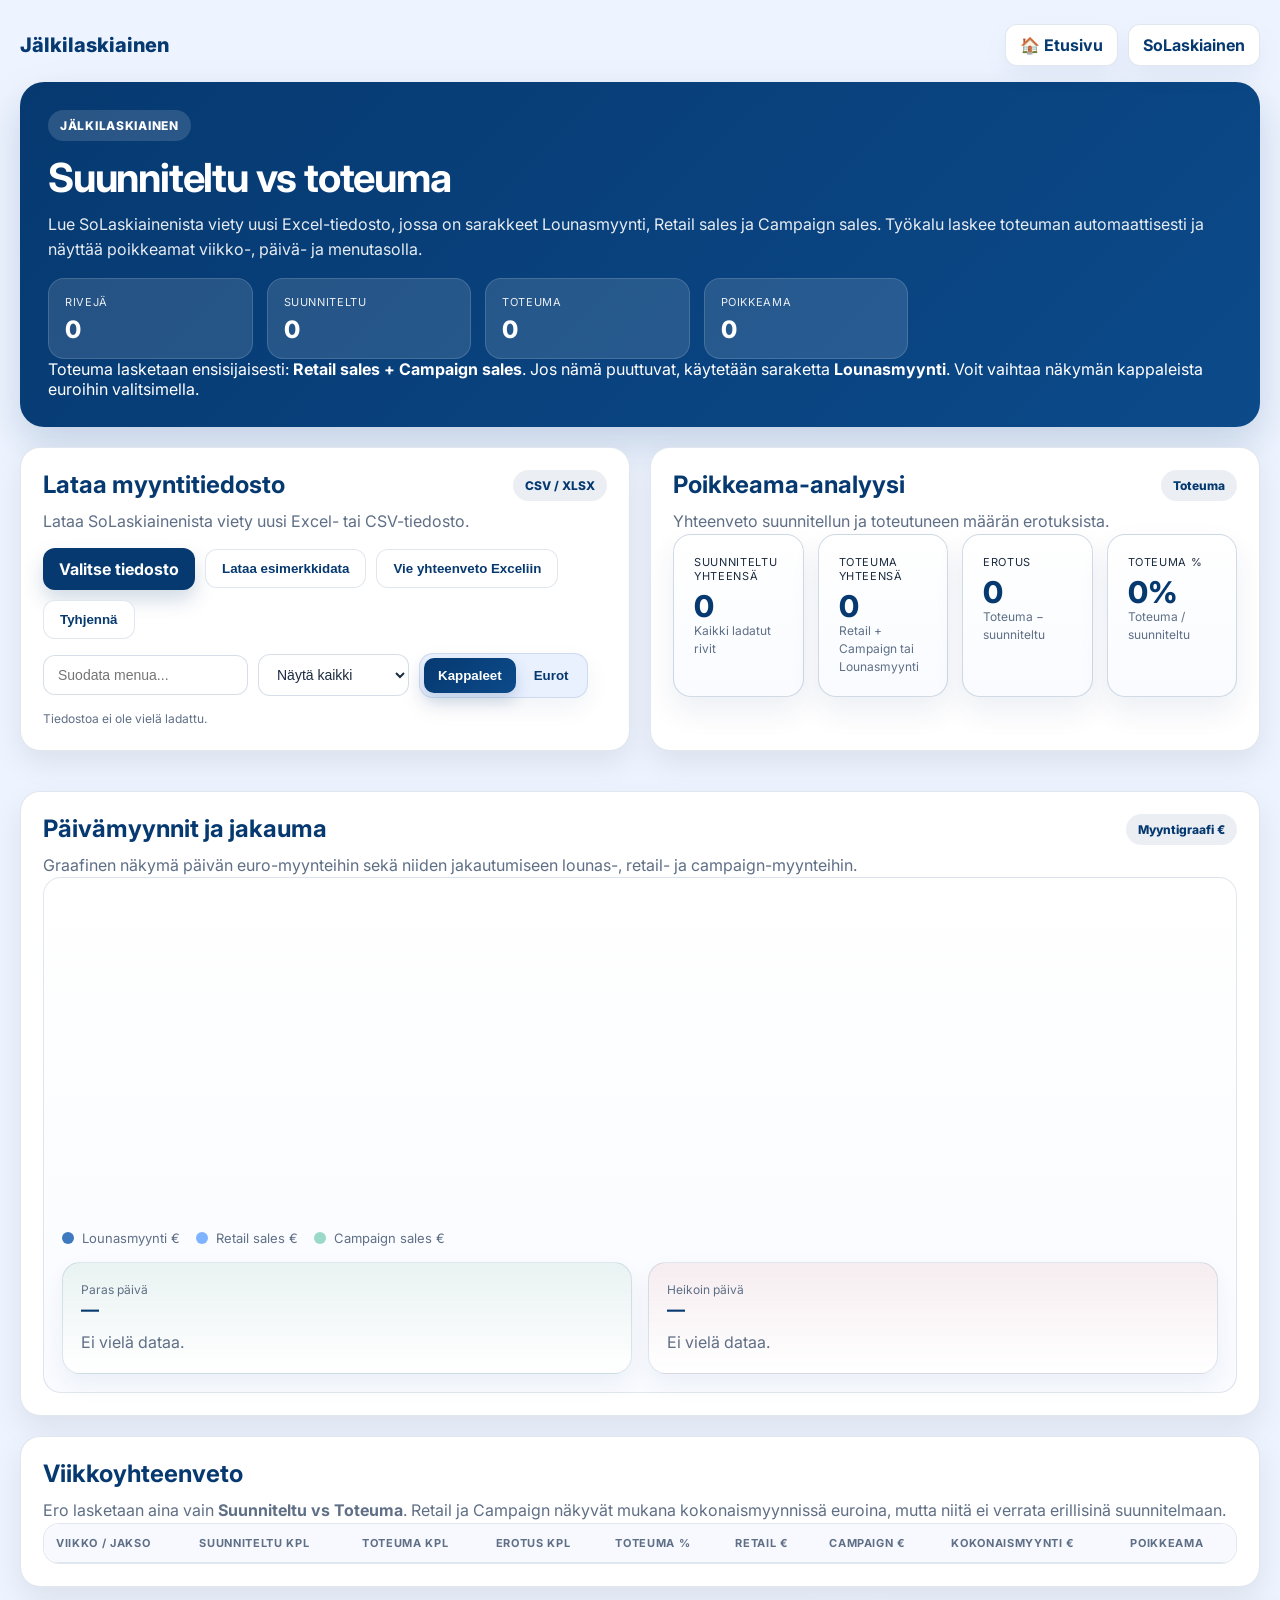
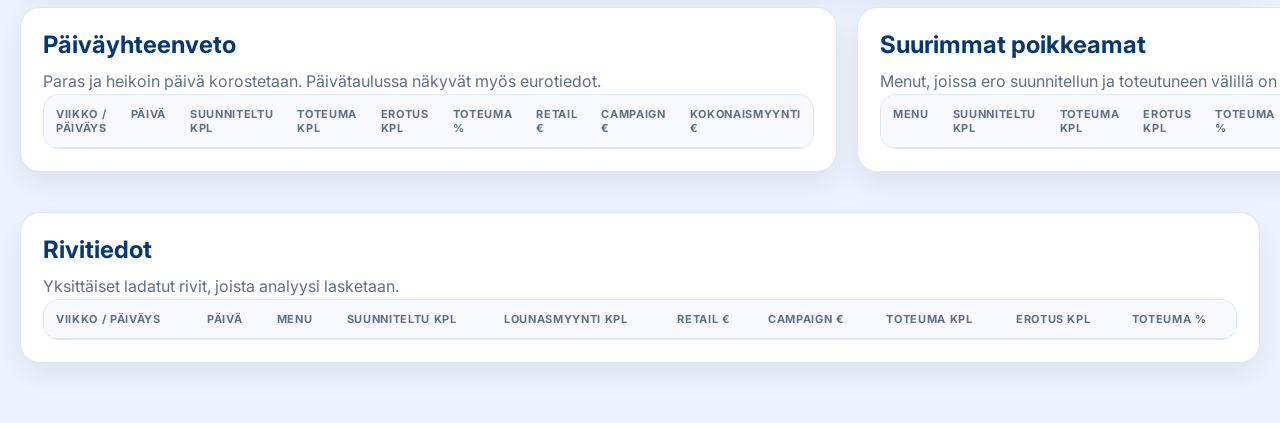
==== commit 3534c190: "Update jalkilaskiainen.html" ====
--- a/jalkilaskiainen.html
+++ b/jalkilaskiainen.html
@@ -17,7 +17,7 @@
     .mini-stat,.metric,.card{background:var(--card);border:1px solid var(--border);box-shadow:var(--shadow)} .mini-stat{border-radius:16px;padding:16px;background:rgba(255,255,255,.12);border-color:rgba(255,255,255,.14);box-shadow:none}
     .mini-stat .label,.metric .label{font-size:11px;letter-spacing:.06em;text-transform:uppercase;margin-bottom:8px}.mini-stat .value,.metric .value{font-weight:800;line-height:1.05}.mini-stat .value{font-size:24px;color:#fff}.metric{border-radius:18px;padding:20px;background:linear-gradient(180deg,#fff 0%,#f9fbff 100%)}.metric .value{font-size:30px;color:var(--theme)}.metric .sub,.small{font-size:12px;color:var(--muted);line-height:1.5}.metric.emphasis{border-color:rgba(6,57,112,.18);box-shadow:0 14px 30px rgba(6,57,112,.08)}
     .card{border-radius:20px;padding:22px;margin-bottom:20px}.row,.split{display:grid;gap:20px;margin-bottom:20px}.row{grid-template-columns:1fr 1fr}.split{grid-template-columns:1.15fr 1fr}
-    .buttons{display:flex;gap:10px;flex-wrap:wrap;align-items:center;margin-top:14px} button,label.upload-btn{border:0;border-radius:12px;padding:11px 16px;cursor:pointer;font-weight:700;background:var(--theme);color:#fff;box-shadow:0 10px 20px rgba(6,57,112,.18);display:inline-flex;align-items:center} button.secondary{background:#fff;color:var(--theme);border:1px solid var(--border);box-shadow:none}
+    .buttons{display:flex;gap:10px;flex-wrap:wrap;align-items:center;margin-top:14px} button,label.upload-btn{border:0;border-radius:12px;padding:11px 16px;cursor:pointer;font-weight:700;background:var(--theme);color:#fff;box-shadow:0 10px 20px rgba(6,57,112,.18);display:inline-flex;align-items:center} button.secondary{background:#fff;color:var(--theme);border:1px solid var(--border);box-shadow:none}.view-toggle{display:inline-flex;align-items:center;background:#e9f1ff;border:1px solid rgba(6,57,112,.12);border-radius:14px;padding:4px;gap:4px;box-shadow:var(--shadow-soft)}.toggle-btn{background:transparent;border:0;color:var(--theme);padding:10px 14px;border-radius:10px;font-weight:800;box-shadow:none}.toggle-btn.active{background:linear-gradient(135deg,var(--theme),var(--theme2));color:#fff;box-shadow:0 8px 16px rgba(6,57,112,.18)}.toggle-btn:not(.active){background:transparent;color:var(--theme)}
     input[type="text"],select{border:1px solid rgba(6,57,112,.16);background:#fff;color:var(--text);border-radius:12px;padding:11px 14px;font-size:14px} input[type="file"]{display:none}
     .table-wrap{overflow:auto;border-radius:16px;border:1px solid var(--border);background:#fff} table{width:100%;border-collapse:separate;border-spacing:0;font-size:14px} th,td{padding:12px;border-bottom:1px solid rgba(6,57,112,.10);text-align:left;vertical-align:top} tr:last-child td{border-bottom:0} th{position:sticky;top:0;background:#f7f9ff;color:var(--muted);font-size:11px;text-transform:uppercase;letter-spacing:.06em}
     .pos{color:var(--good);font-weight:700}.neg{color:var(--bad);font-weight:700}.muted{color:var(--muted)} .best-day{background:rgba(31,138,91,.08)} .worst-day{background:rgba(196,61,61,.08)}
@@ -34,7 +34,7 @@
   <div class="hero"><div class="hero-top"><div><div class="eyebrow">Jälkilaskiainen</div><h1>Suunniteltu vs toteuma</h1><p>Lue SoLaskiainenista viety uusi Excel-tiedosto, jossa on sarakkeet Lounasmyynti, Retail sales ja Campaign sales. Työkalu laskee toteuman automaattisesti ja näyttää poikkeamat viikko-, päivä- ja menutasolla.</p></div><div class="hero-stats"><div class="mini-stat"><div class="label">Rivejä</div><div class="value" id="topRows">0</div></div><div class="mini-stat"><div class="label">Suunniteltu</div><div class="value" id="topPlanned">0</div></div><div class="mini-stat"><div class="label">Toteuma</div><div class="value" id="topSold">0</div></div><div class="mini-stat"><div class="label">Poikkeama</div><div class="value" id="topDiff">0</div></div></div></div><div class="note">Toteuma lasketaan ensisijaisesti: <strong>Retail sales + Campaign sales</strong>. Jos nämä puuttuvat, käytetään saraketta <strong>Lounasmyynti</strong>. Voit vaihtaa näkymän kappaleista euroihin valitsimella.</div></div>
 
   <div class="row">
-    <div class="card"><div class="section-head"><div><h2>Lataa myyntitiedosto</h2><p>Lataa SoLaskiainenista viety uusi Excel- tai CSV-tiedosto.</p></div><div class="pill">CSV / XLSX</div></div><div class="buttons"><label class="upload-btn" for="fileInput">Valitse tiedosto</label><input id="fileInput" type="file" accept=".csv,.xlsx,.xls" /><button class="secondary" onclick="loadSampleData()">Lataa esimerkkidata</button><button class="secondary" onclick="exportSummaryCsv()">Vie yhteenveto Exceliin</button><button class="secondary" onclick="clearAll()">Tyhjennä</button></div><div class="buttons"><input id="menuFilter" type="text" placeholder="Suodata menua..." oninput="renderAll()" /><select id="varianceFilter" onchange="renderAll()"><option value="all">Näytä kaikki</option><option value="over">Vain ylitykset</option><option value="under">Vain alitukset</option><option value="equal">Vain toteutuneet</option></select><select id="viewMode" onchange="renderAll()"><option value="units">Kappalenäkymä</option><option value="euros">Euronäkymä</option></select></div><div class="small" id="fileInfo" style="margin-top:12px;">Tiedostoa ei ole vielä ladattu.</div></div>
+    <div class="card"><div class="section-head"><div><h2>Lataa myyntitiedosto</h2><p>Lataa SoLaskiainenista viety uusi Excel- tai CSV-tiedosto.</p></div><div class="pill">CSV / XLSX</div></div><div class="buttons"><label class="upload-btn" for="fileInput">Valitse tiedosto</label><input id="fileInput" type="file" accept=".csv,.xlsx,.xls" /><button class="secondary" onclick="loadSampleData()">Lataa esimerkkidata</button><button class="secondary" onclick="exportSummaryCsv()">Vie yhteenveto Exceliin</button><button class="secondary" onclick="clearAll()">Tyhjennä</button></div><div class="buttons"><input id="menuFilter" type="text" placeholder="Suodata menua..." oninput="renderAll()" /><select id="varianceFilter" onchange="renderAll()"><option value="all">Näytä kaikki</option><option value="over">Vain ylitykset</option><option value="under">Vain alitukset</option><option value="equal">Vain toteutuneet</option></select><div class="view-toggle" role="tablist" aria-label="Näkymävalinta"><button type="button" id="toggleUnits" class="toggle-btn active" onclick="setViewMode('units')">Kappaleet</button><button type="button" id="toggleEuros" class="toggle-btn" onclick="setViewMode('euros')">Eurot</button></div><input type="hidden" id="viewMode" value="units" /></div><div class="small" id="fileInfo" style="margin-top:12px;">Tiedostoa ei ole vielä ladattu.</div></div>
     <div class="card"><div class="section-head"><div><h2>Poikkeama-analyysi</h2><p>Yhteenveto suunnitellun ja toteutuneen määrän erotuksista.</p></div><div class="pill">Toteuma</div></div><div class="metrics"><div class="metric emphasis"><div class="label">Suunniteltu yhteensä</div><div class="value" id="plannedTotal">0</div><div class="sub">Kaikki ladatut rivit</div></div><div class="metric emphasis"><div class="label">Toteuma yhteensä</div><div class="value" id="soldTotal">0</div><div class="sub">Retail + Campaign tai Lounasmyynti</div></div><div class="metric emphasis"><div class="label">Erotus</div><div class="value" id="diffTotal">0</div><div class="sub">Toteuma − suunniteltu</div></div><div class="metric emphasis"><div class="label">Toteuma %</div><div class="value" id="achievementPct">0%</div><div class="sub">Toteuma / suunniteltu</div></div></div></div>
   </div>
 
@@ -62,6 +62,7 @@
 function varianceLabel(diff){return diff>0?'Yli suunnitelman':diff<0?'Alle suunnitelman':'Suunnitelmassa';}
 function getField(row,names){for(const n of names){if(Object.prototype.hasOwnProperty.call(row,n)) return row[n];} return '';}
 function viewMode(){return document.getElementById('viewMode')?.value || 'units';}
+function setViewMode(mode){const input=document.getElementById('viewMode'); if(input) input.value=mode; const u=document.getElementById('toggleUnits'); const e=document.getElementById('toggleEuros'); if(u&&e){u.classList.toggle('active',mode==='units'); e.classList.toggle('active',mode==='euros');} renderAll();}
 function plannedEuro(){return 0;}
 function normalizeRows(rows){return rows.map(r=>{const planned=num(getField(r,REQUIRED_CANDIDATES.planned)); const lunchSold=num(getField(r,REQUIRED_CANDIDATES.sold)); const retailEuro=num(getField(r,REQUIRED_CANDIDATES.retail)); const campaignEuro=num(getField(r,REQUIRED_CANDIDATES.campaign)); const netSales=num(getField(r,REQUIRED_CANDIDATES.netSales)); const actual=(retailEuro||campaignEuro)?lunchSold:lunchSold; const lunchEuro=(retailEuro||campaignEuro)?Math.max(0,netSales-retailEuro-campaignEuro):netSales; const totalEuro=(retailEuro||campaignEuro)?(lunchEuro+retailEuro+campaignEuro):netSales; return {weekDate:String(getField(r,REQUIRED_CANDIDATES.weekDate)||'').trim(),day:String(getField(r,REQUIRED_CANDIDATES.day)||'').trim(),menu:String(getField(r,REQUIRED_CANDIDATES.menu)||'').trim(),planned,lunchSold,retailEuro,campaignEuro,lunchEuro,totalEuro,actual,diff:actual-planned,ach:achievement(planned,actual)};}).filter(r=>r.weekDate||r.menu||r.planned||r.lunchSold||r.retailEuro||r.campaignEuro||r.totalEuro||r.actual||r.diff);}
 function filterRows(rows){const menuFilter=document.getElementById('menuFilter').value.trim().toLowerCase(); const varianceFilter=document.getElementById('varianceFilter').value; return rows.filter(r=>{if(menuFilter&&!r.menu.toLowerCase().includes(menuFilter)) return false; const diff=r.actual-r.planned; if(varianceFilter==='over'&&!(diff>0)) return false; if(varianceFilter==='under'&&!(diff<0)) return false; if(varianceFilter==='equal'&&!(diff===0)) return false; return true;});}
@@ -81,7 +82,7 @@
 document.getElementById('fileInput').addEventListener('change',e=>{const file=e.target.files&&e.target.files[0]; if(file) handleFile(file);});
 function exportSummaryCsv(){const rows=[['Viikko / Jakso','Suunniteltu kpl','Toteuma kpl','Erotus kpl','Toteuma %','Retail €','Campaign €','Kokonaismyynti €']]; aggregate(filterRows(normalizedRows),r=>r.weekDate).forEach(r=>{const diff=r.actual-r.planned; rows.push([r.key,r.planned,r.actual,diff,`${achievement(r.planned,r.actual).toFixed(1)}%`,r.retailEuro.toFixed(2),r.campaignEuro.toFixed(2),r.totalEuro.toFixed(2)]);}); const csv=rows.map(r=>r.map(v=>`"${String(v).replace(/"/g,'""')}"`).join(';')).join('\n'); const blob=new Blob(['\ufeff'+csv],{type:'text/csv;charset=utf-8;'}); const url=URL.createObjectURL(blob); const a=document.createElement('a'); a.href=url; a.download='jalkilaskiainen_yhteenveto.csv'; a.click(); URL.revokeObjectURL(url);}
 function loadSampleData(){parseSourceRows([{'Viikko / Päiväys':'Viikko 1 – 3/16/2026','Päivä':'Maanantai','Menu':'Lounas 1 Corp','Suunniteltu':400,'Lounasmyynti':360,'Retail sales':2400,'Campaign sales':1200,'Liikevaihto alv 0':5400},{'Viikko / Päiväys':'Viikko 1 – 3/16/2026','Päivä':'Maanantai','Menu':'Lounas 2 Corp','Suunniteltu':200,'Lounasmyynti':210,'Retail sales':1400,'Campaign sales':700,'Liikevaihto alv 0':3900},{'Viikko / Päiväys':'Viikko 1 – 3/17/2026','Päivä':'Tiistai','Menu':'Lounas 1 Corp','Suunniteltu':400,'Lounasmyynti':390,'Retail sales':2500,'Campaign sales':1400,'Liikevaihto alv 0':6100},{'Viikko / Päiväys':'Viikko 1 – 3/17/2026','Päivä':'Tiistai','Menu':'Lounas 3 Corp','Suunniteltu':200,'Lounasmyynti':230,'Retail sales':1500,'Campaign sales':800,'Liikevaihto alv 0':4500},{'Viikko / Päiväys':'Viikko 2 – 3/23/2026','Päivä':'Maanantai','Menu':'Lounas 1 Corp','Suunniteltu':300,'Lounasmyynti':280,'Retail sales':1700,'Campaign sales':1100,'Liikevaihto alv 0':4700},{'Viikko / Päiväys':'Viikko 2 – 3/23/2026','Päivä':'Maanantai','Menu':'Lounas 2 Corp','Suunniteltu':160,'Lounasmyynti':170,'Retail sales':950,'Campaign sales':750,'Liikevaihto alv 0':3200}]);}
-function clearAll(){rawRows=[]; normalizedRows=[]; document.getElementById('fileInput').value=''; document.getElementById('menuFilter').value=''; document.getElementById('varianceFilter').value='all'; document.getElementById('viewMode').value='units'; document.getElementById('fileInfo').textContent='Tiedostoa ei ole vielä ladattu.'; ['weekBody','dayBody','menuBody','detailBody','salesChart'].forEach(id=>document.getElementById(id).innerHTML=''); document.getElementById('bestDayTitle').textContent='—'; document.getElementById('bestDayText').textContent='Ei vielä dataa.'; document.getElementById('worstDayTitle').textContent='—'; document.getElementById('worstDayText').textContent='Ei vielä dataa.'; setSummary([]); updateViewHeaders();}
+function clearAll(){rawRows=[]; normalizedRows=[]; document.getElementById('fileInput').value=''; document.getElementById('menuFilter').value=''; document.getElementById('varianceFilter').value='all'; document.getElementById('viewMode').value='units'; const u=document.getElementById('toggleUnits'); const e=document.getElementById('toggleEuros'); if(u&&e){u.classList.add('active'); e.classList.remove('active');} document.getElementById('fileInfo').textContent='Tiedostoa ei ole vielä ladattu.'; ['weekBody','dayBody','menuBody','detailBody','salesChart'].forEach(id=>document.getElementById(id).innerHTML=''); document.getElementById('bestDayTitle').textContent='—'; document.getElementById('bestDayText').textContent='Ei vielä dataa.'; document.getElementById('worstDayTitle').textContent='—'; document.getElementById('worstDayText').textContent='Ei vielä dataa.'; setSummary([]); updateViewHeaders();}
 setSummary([]); updateViewHeaders();
 </script>
 </body>
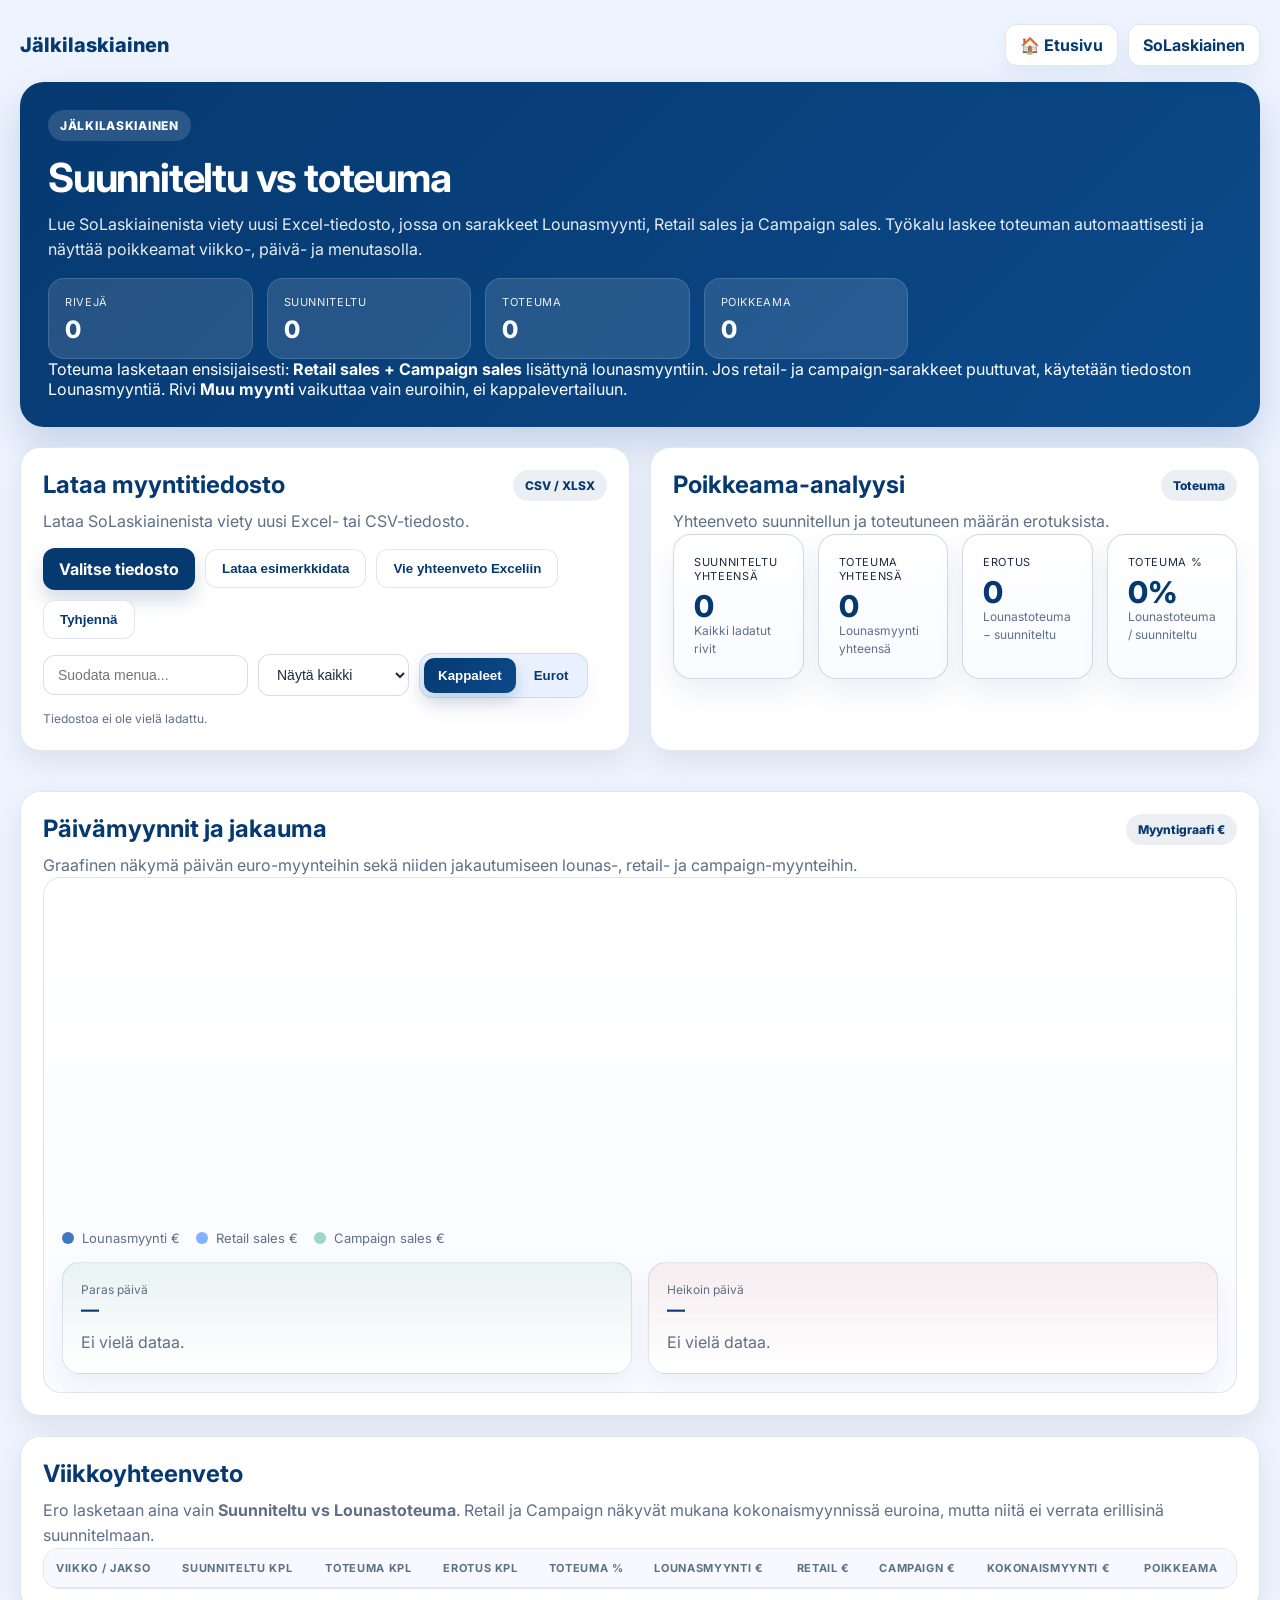
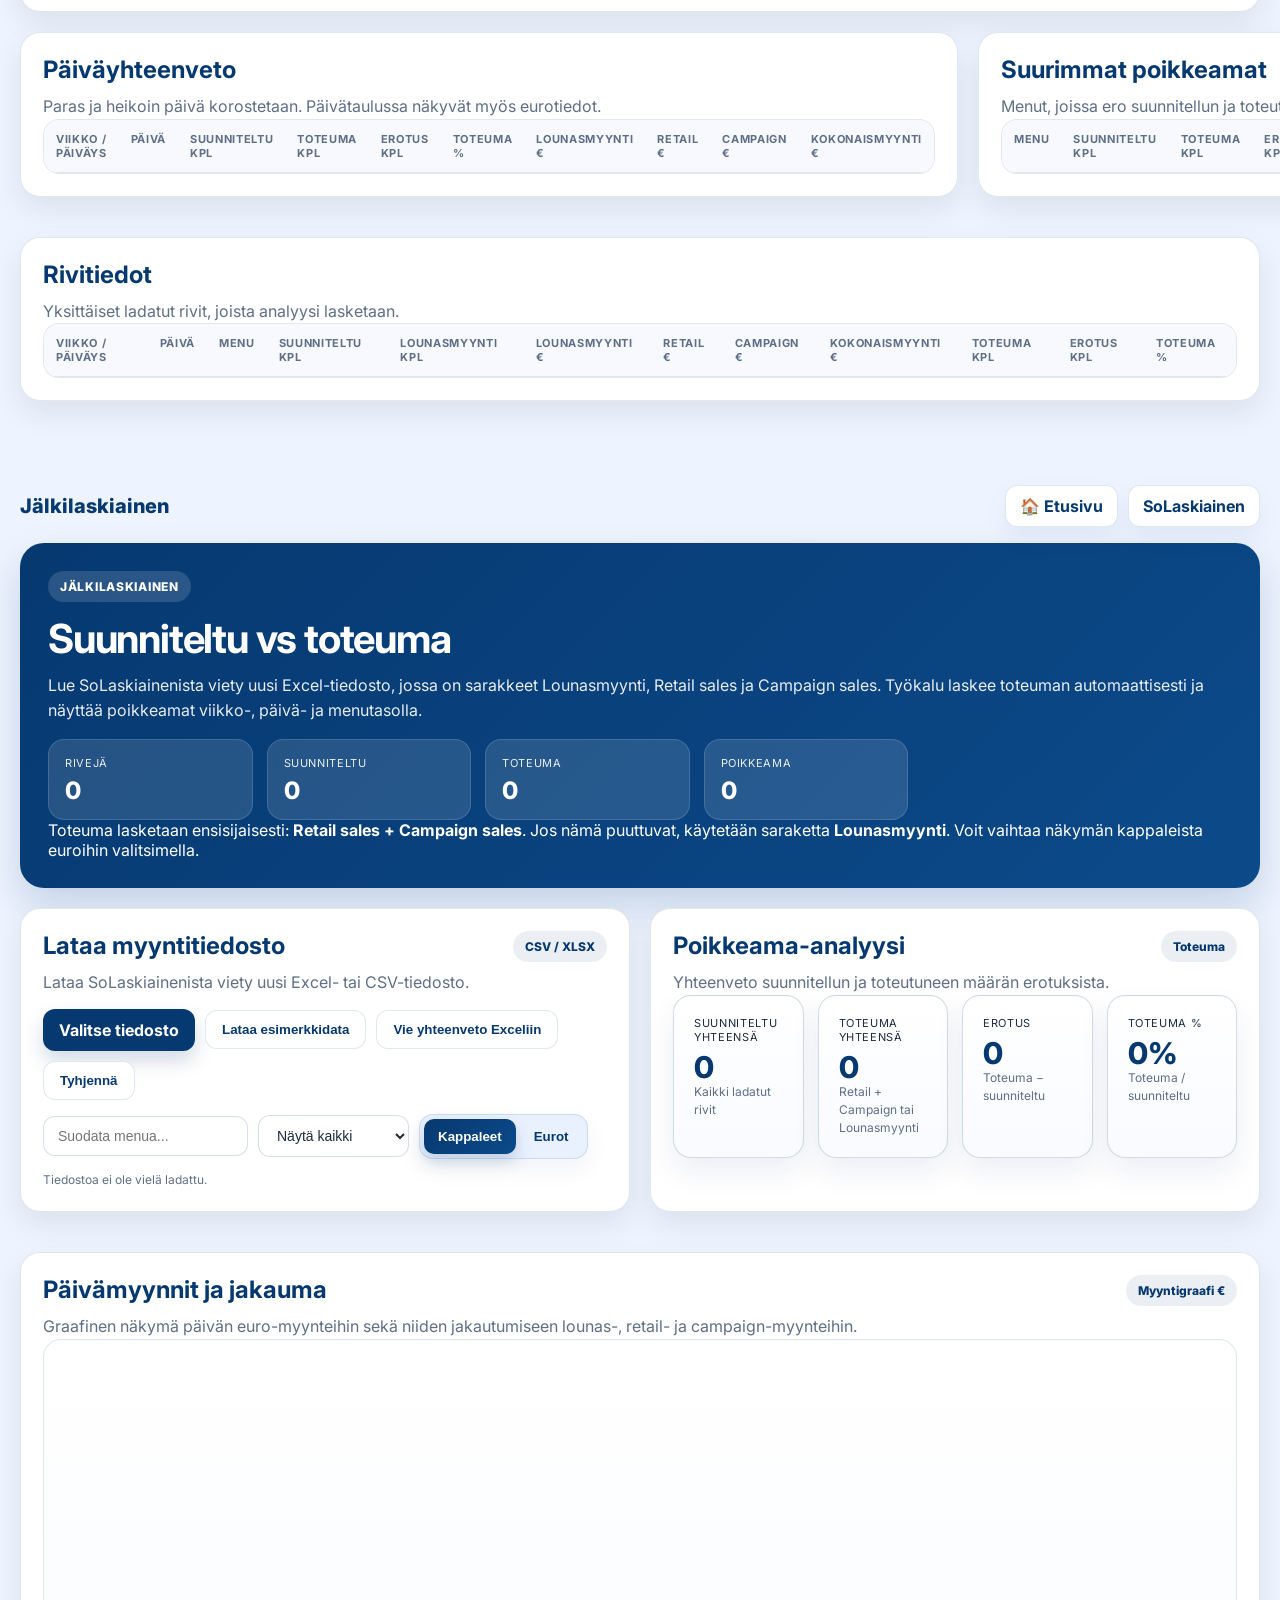
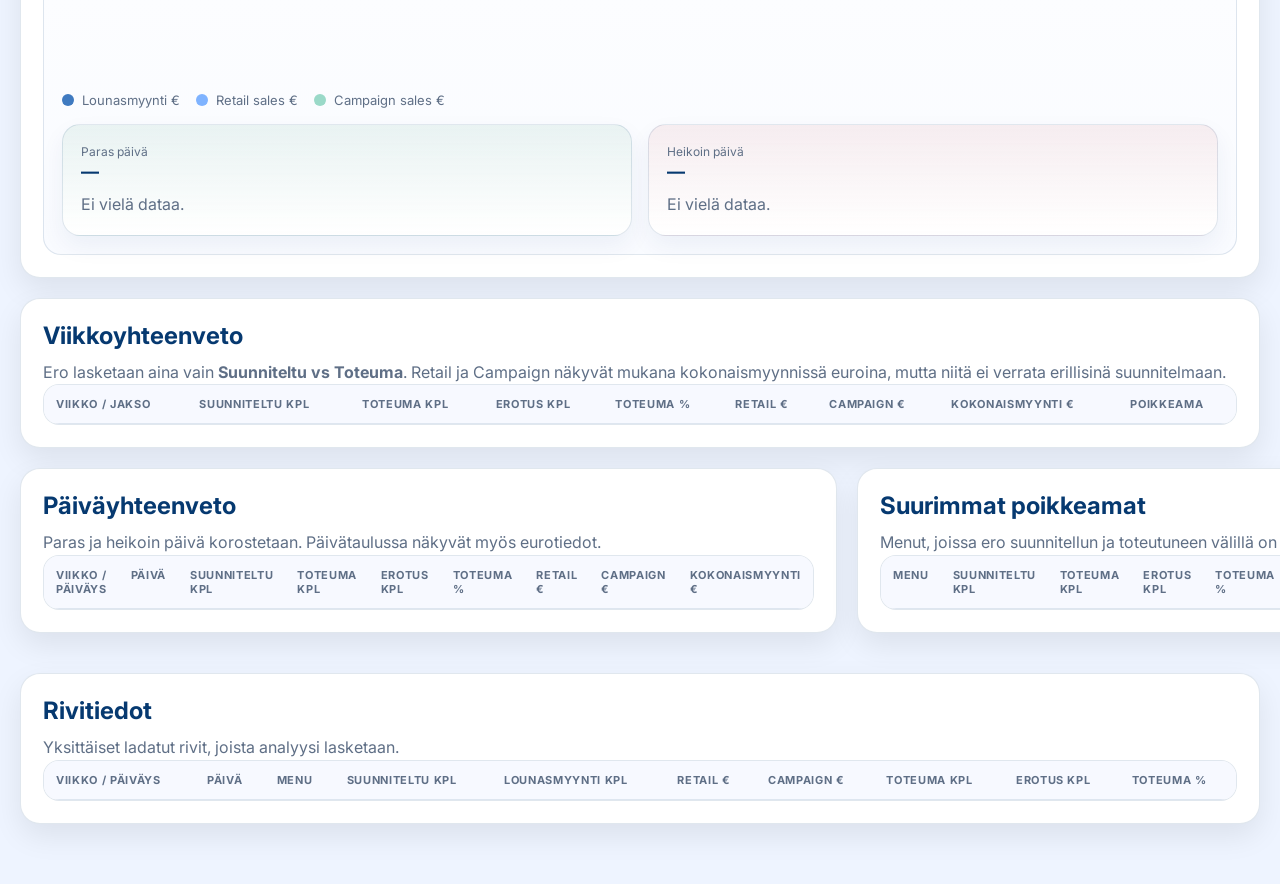
==== commit efa442e3: "Update jalkilaskiainen.html" ====
--- a/jalkilaskiainen.html
+++ b/jalkilaskiainen.html
@@ -1,3 +1,111 @@
+<!DOCTYPE html>
+<html lang="fi">
+<head>
+  <meta charset="UTF-8" />
+  <meta name="viewport" content="width=device-width, initial-scale=1.0" />
+  <title>Jälkilaskiainen</title>
+  <link href="https://fonts.googleapis.com/css2?family=Inter:wght@400;600;700;800&display=swap" rel="stylesheet">
+  <script src="https://cdn.sheetjs.com/xlsx-0.20.2/package/dist/xlsx.full.min.js"></script>
+  <style>
+    :root{--theme:#063970;--theme2:#0c4a8a;--bg:#eef4ff;--card:#ffffff;--text:#1c2b40;--muted:#5f6f86;--border:rgba(6,57,112,.12);--good:#1f8a5b;--bad:#c43d3d;--shadow:0 12px 30px rgba(0,0,0,.08);--shadow-soft:0 10px 24px rgba(6,57,112,.06)}
+    *{box-sizing:border-box} body{margin:0;font-family:Inter,Arial,sans-serif;background:var(--bg);color:var(--text)} .wrap{max-width:1450px;margin:auto;padding:24px 20px 40px}
+    .topnav{display:flex;justify-content:space-between;align-items:center;gap:16px;flex-wrap:wrap;margin-bottom:16px}.brand{font-weight:800;color:var(--theme);font-size:20px}.navlinks{display:flex;gap:10px;flex-wrap:wrap}.navlinks a{padding:10px 14px;border-radius:12px;background:#fff;border:1px solid var(--border);color:var(--theme);text-decoration:none;font-weight:700;box-shadow:var(--shadow-soft)}
+    .hero{background:linear-gradient(135deg,var(--theme),var(--theme2));color:#fff;border-radius:24px;padding:28px;box-shadow:0 18px 40px rgba(6,57,112,.18);margin-bottom:20px}.hero-top,.section-head{display:flex;justify-content:space-between;align-items:flex-start;gap:16px;flex-wrap:wrap}
+    .eyebrow,.pill{display:inline-flex;align-items:center;gap:8px;padding:8px 12px;border-radius:999px;font-size:12px;font-weight:800}.eyebrow{background:rgba(255,255,255,.14);text-transform:uppercase;letter-spacing:.06em;margin-bottom:12px}.pill{background:rgba(6,57,112,.08);color:var(--theme)}
+    h1,h2,h3{margin:0 0 10px} h1{font-size:40px;letter-spacing:-.03em} h2{font-size:24px;color:var(--theme)} h3{font-size:18px;color:var(--theme)} p{margin:0;color:var(--muted);line-height:1.55}.hero p,.hero .mini-stat .label{color:rgba(255,255,255,.9)}
+    .hero-stats,.metrics{display:grid;gap:14px}.hero-stats{grid-template-columns:repeat(4,minmax(150px,1fr));width:min(100%,860px)}.metrics{grid-template-columns:repeat(4,1fr)}
+    .mini-stat,.metric,.card{background:var(--card);border:1px solid var(--border);box-shadow:var(--shadow)} .mini-stat{border-radius:16px;padding:16px;background:rgba(255,255,255,.12);border-color:rgba(255,255,255,.14);box-shadow:none}
+    .mini-stat .label,.metric .label{font-size:11px;letter-spacing:.06em;text-transform:uppercase;margin-bottom:8px}.mini-stat .value,.metric .value{font-weight:800;line-height:1.05}.mini-stat .value{font-size:24px;color:#fff}.metric{border-radius:18px;padding:20px;background:linear-gradient(180deg,#fff 0%,#f9fbff 100%)}.metric .value{font-size:30px;color:var(--theme)}.metric .sub,.small{font-size:12px;color:var(--muted);line-height:1.5}.metric.emphasis{border-color:rgba(6,57,112,.18);box-shadow:0 14px 30px rgba(6,57,112,.08)}
+    .card{border-radius:20px;padding:22px;margin-bottom:20px}.row,.split{display:grid;gap:20px;margin-bottom:20px}.row{grid-template-columns:1fr 1fr}.split{grid-template-columns:1.15fr 1fr}
+    .buttons{display:flex;gap:10px;flex-wrap:wrap;align-items:center;margin-top:14px} button,label.upload-btn{border:0;border-radius:12px;padding:11px 16px;cursor:pointer;font-weight:700;background:var(--theme);color:#fff;box-shadow:0 10px 20px rgba(6,57,112,.18);display:inline-flex;align-items:center} button.secondary{background:#fff;color:var(--theme);border:1px solid var(--border);box-shadow:none}
+    .view-toggle{display:inline-flex;align-items:center;background:#e9f1ff;border:1px solid rgba(6,57,112,.12);border-radius:14px;padding:4px;gap:4px;box-shadow:var(--shadow-soft)}.toggle-btn{background:transparent;border:0;color:var(--theme);padding:10px 14px;border-radius:10px;font-weight:800;box-shadow:none}.toggle-btn.active{background:linear-gradient(135deg,var(--theme),var(--theme2));color:#fff;box-shadow:0 8px 16px rgba(6,57,112,.18)}
+    input[type="text"],select{border:1px solid rgba(6,57,112,.16);background:#fff;color:var(--text);border-radius:12px;padding:11px 14px;font-size:14px} input[type="file"]{display:none}
+    .table-wrap{overflow:auto;border-radius:16px;border:1px solid var(--border);background:#fff} table{width:100%;border-collapse:separate;border-spacing:0;font-size:14px} th,td{padding:12px;border-bottom:1px solid rgba(6,57,112,.10);text-align:left;vertical-align:top} tr:last-child td{border-bottom:0} th{position:sticky;top:0;background:#f7f9ff;color:var(--muted);font-size:11px;text-transform:uppercase;letter-spacing:.06em}
+    .pos{color:var(--good);font-weight:700}.neg{color:var(--bad);font-weight:700}.muted{color:var(--muted)} .best-day{background:rgba(31,138,91,.08)} .worst-day{background:rgba(196,61,61,.08)}
+    .bar-wrap{height:10px;background:#edf2f7;border-radius:999px;overflow:hidden;min-width:120px}.bar{height:100%;background:linear-gradient(90deg,var(--theme),#3a6ea5)}
+    .chart-wrap{background:linear-gradient(180deg,#fff 0%,#f9fbff 100%);border:1px solid var(--border);border-radius:18px;padding:18px}.chart-area{display:flex;align-items:flex-end;gap:14px;overflow:auto;padding-top:10px;min-height:320px}.day-col{min-width:120px;display:flex;flex-direction:column;align-items:center;gap:8px}.stack{height:220px;width:64px;border-radius:14px;overflow:hidden;display:flex;flex-direction:column-reverse;background:#edf2f7;box-shadow:inset 0 0 0 1px rgba(6,57,112,.08)}
+    .seg-total{background:#3f7ac0}.seg-retail{background:#7fb3ff}.seg-campaign{background:#9ad9c8}.stack-label{font-size:12px;color:var(--muted);text-align:center;line-height:1.35}.stack-value{font-weight:800;color:var(--theme)} .legend{display:flex;gap:16px;flex-wrap:wrap;margin-top:14px;font-size:13px;color:var(--muted)} .legend span{display:inline-flex;align-items:center;gap:8px}.dot{width:12px;height:12px;border-radius:999px;display:inline-block}
+    .callout-grid{display:grid;grid-template-columns:1fr 1fr;gap:16px;margin-top:16px}.callout{border-radius:18px;padding:18px;background:#fff;border:1px solid var(--border);box-shadow:var(--shadow-soft)}.callout.best{background:linear-gradient(180deg,rgba(31,138,91,.08),#fff)}.callout.worst{background:linear-gradient(180deg,rgba(196,61,61,.08),#fff)}
+    @media (max-width:1180px){.metrics,.hero-stats{grid-template-columns:repeat(2,1fr)}} @media (max-width:980px){.row,.split,.callout-grid{grid-template-columns:1fr}} @media (max-width:680px){.wrap{padding:16px}.metrics,.hero-stats{grid-template-columns:1fr}h1{font-size:30px}.metric .value{font-size:24px}.day-col{min-width:98px}.stack{width:56px}}
+  </style>
+</head>
+<body>
+<div class="wrap">
+  <div class="topnav"><div class="brand">Jälkilaskiainen</div><div class="navlinks"><a href="index.html">🏠 Etusivu</a><a href="laskiainenV13.html">SoLaskiainen</a></div></div>
+  <div class="hero"><div class="hero-top"><div><div class="eyebrow">Jälkilaskiainen</div><h1>Suunniteltu vs toteuma</h1><p>Lue SoLaskiainenista viety uusi Excel-tiedosto, jossa on sarakkeet Lounasmyynti, Retail sales ja Campaign sales. Työkalu laskee toteuman automaattisesti ja näyttää poikkeamat viikko-, päivä- ja menutasolla.</p></div><div class="hero-stats"><div class="mini-stat"><div class="label">Rivejä</div><div class="value" id="topRows">0</div></div><div class="mini-stat"><div class="label">Suunniteltu</div><div class="value" id="topPlanned">0</div></div><div class="mini-stat"><div class="label">Toteuma</div><div class="value" id="topSold">0</div></div><div class="mini-stat"><div class="label">Poikkeama</div><div class="value" id="topDiff">0</div></div></div></div><div class="note">Toteuma lasketaan ensisijaisesti: <strong>Retail sales + Campaign sales</strong> lisättynä lounasmyyntiin. Jos retail- ja campaign-sarakkeet puuttuvat, käytetään tiedoston Lounasmyyntiä. Rivi <strong>Muu myynti</strong> vaikuttaa vain euroihin, ei kappalevertailuun.</div></div>
+
+  <div class="row">
+    <div class="card"><div class="section-head"><div><h2>Lataa myyntitiedosto</h2><p>Lataa SoLaskiainenista viety uusi Excel- tai CSV-tiedosto.</p></div><div class="pill">CSV / XLSX</div></div><div class="buttons"><label class="upload-btn" for="fileInput">Valitse tiedosto</label><input id="fileInput" type="file" accept=".csv,.xlsx,.xls" /><button class="secondary" onclick="loadSampleData()">Lataa esimerkkidata</button><button class="secondary" onclick="exportSummaryCsv()">Vie yhteenveto Exceliin</button><button class="secondary" onclick="clearAll()">Tyhjennä</button></div><div class="buttons"><input id="menuFilter" type="text" placeholder="Suodata menua..." oninput="renderAll()" /><select id="varianceFilter" onchange="renderAll()"><option value="all">Näytä kaikki</option><option value="over">Vain ylitykset</option><option value="under">Vain alitukset</option><option value="equal">Vain toteutuneet</option></select><div class="view-toggle" role="tablist" aria-label="Näkymävalinta"><button type="button" id="toggleUnits" class="toggle-btn active" onclick="setViewMode('units')">Kappaleet</button><button type="button" id="toggleEuros" class="toggle-btn" onclick="setViewMode('euros')">Eurot</button></div><input type="hidden" id="viewMode" value="units" /></div><div class="small" id="fileInfo" style="margin-top:12px;">Tiedostoa ei ole vielä ladattu.</div></div>
+    <div class="card"><div class="section-head"><div><h2>Poikkeama-analyysi</h2><p>Yhteenveto suunnitellun ja toteutuneen määrän erotuksista.</p></div><div class="pill">Toteuma</div></div><div class="metrics"><div class="metric emphasis"><div class="label">Suunniteltu yhteensä</div><div class="value" id="plannedTotal">0</div><div class="sub">Kaikki ladatut rivit</div></div><div class="metric emphasis"><div class="label">Toteuma yhteensä</div><div class="value" id="soldTotal">0</div><div class="sub">Lounasmyynti yhteensä</div></div><div class="metric emphasis"><div class="label">Erotus</div><div class="value" id="diffTotal">0</div><div class="sub">Lounastoteuma − suunniteltu</div></div><div class="metric emphasis"><div class="label">Toteuma %</div><div class="value" id="achievementPct">0%</div><div class="sub">Lounastoteuma / suunniteltu</div></div></div></div>
+  </div>
+
+  <div class="card"><div class="section-head"><div><h2>Päivämyynnit ja jakauma</h2><p>Graafinen näkymä päivän euro-myynteihin sekä niiden jakautumiseen lounas-, retail- ja campaign-myynteihin.</p></div><div class="pill">Myyntigraafi €</div></div><div class="chart-wrap"><div id="salesChart" class="chart-area"></div><div class="legend"><span><i class="dot seg-total"></i> Lounasmyynti €</span><span><i class="dot seg-retail"></i> Retail sales €</span><span><i class="dot seg-campaign"></i> Campaign sales €</span></div><div class="callout-grid"><div class="callout best"><div class="small">Paras päivä</div><h3 id="bestDayTitle">—</h3><p id="bestDayText">Ei vielä dataa.</p></div><div class="callout worst"><div class="small">Heikoin päivä</div><h3 id="worstDayTitle">—</h3><p id="worstDayText">Ei vielä dataa.</p></div></div></div></div>
+
+  <div class="card"><div class="section-head"><div><h2>Viikkoyhteenveto</h2><p>Ero lasketaan aina vain <strong>Suunniteltu vs Lounastoteuma</strong>. Retail ja Campaign näkyvät mukana kokonaismyynnissä euroina, mutta niitä ei verrata erillisinä suunnitelmaan.</p></div></div><div class="table-wrap"><table><thead><tr><th>Viikko / Jakso</th><th id="weekPlannedHdr">Suunniteltu kpl</th><th id="weekActualHdr">Toteuma kpl</th><th id="weekDiffHdr">Erotus kpl</th><th>Toteuma %</th><th>Lounasmyynti €</th><th>Retail €</th><th>Campaign €</th><th>Kokonaismyynti €</th><th>Poikkeama</th></tr></thead><tbody id="weekBody"></tbody></table></div></div>
+
+  <div class="split">
+    <div class="card"><div class="section-head"><div><h2>Päiväyhteenveto</h2><p>Paras ja heikoin päivä korostetaan. Päivätaulussa näkyvät myös eurotiedot.</p></div></div><div class="table-wrap"><table><thead><tr><th>Viikko / Päiväys</th><th>Päivä</th><th id="dayPlannedHdr">Suunniteltu kpl</th><th id="dayActualHdr">Toteuma kpl</th><th id="dayDiffHdr">Erotus kpl</th><th>Toteuma %</th><th>Lounasmyynti €</th><th>Retail €</th><th>Campaign €</th><th>Kokonaismyynti €</th></tr></thead><tbody id="dayBody"></tbody></table></div></div>
+    <div class="card"><div class="section-head"><div><h2>Suurimmat poikkeamat</h2><p>Menut, joissa ero suunnitellun ja toteutuneen välillä on suurin.</p></div></div><div class="table-wrap"><table><thead><tr><th>Menu</th><th id="menuPlannedHdr">Suunniteltu kpl</th><th id="menuActualHdr">Toteuma kpl</th><th id="menuDiffHdr">Erotus kpl</th><th>Toteuma %</th><th>Lounasmyynti €</th><th>Retail €</th><th>Campaign €</th><th>Kokonaismyynti €</th><th>Vaikutus</th></tr></thead><tbody id="menuBody"></tbody></table></div></div>
+  </div>
+
+  <div class="card"><div class="section-head"><div><h2>Rivitiedot</h2><p>Yksittäiset ladatut rivit, joista analyysi lasketaan.</p></div></div><div class="table-wrap"><table><thead><tr><th>Viikko / Päiväys</th><th>Päivä</th><th>Menu</th><th id="detailPlannedHdr">Suunniteltu kpl</th><th id="detailSoldHdr">Lounasmyynti kpl</th><th>Lounasmyynti €</th><th>Retail €</th><th>Campaign €</th><th>Kokonaismyynti €</th><th id="detailActualHdr">Toteuma kpl</th><th id="detailDiffHdr">Erotus kpl</th><th>Toteuma %</th></tr></thead><tbody id="detailBody"></tbody></table></div></div>
+</div>
+<script>
+let rawRows=[]; let normalizedRows=[];
+const REQUIRED_CANDIDATES={weekDate:['Viikko / Päiväys','Viikko / Jakso','Viikko','Week / Date','Week'],day:['Päivä','Day'],menu:['Menu'],planned:['Suunniteltu','Planned qty','Planned','F-QTY'],sold:['Lounasmyynti','Myyty','Actual sold qty','Sold qty','Sold'],retail:['Retail sales','Retail','Retail qty'],campaign:['Campaign sales','Campaign','Campaign qty'],netSales:['Liikevaihto alv 0','Net sales','Turnover net'],netPrice:['Nettohinta','Net price']};
+function num(v){if(v===null||v===undefined||v==='') return 0; if(typeof v==='number') return v; return Number(String(v).replace(/\s/g,'').replace(',','.'))||0;}
+function fmtNum(v){return new Intl.NumberFormat('fi-FI',{minimumFractionDigits:0,maximumFractionDigits:2}).format(Number(v||0));}
+function fmtMoney(v){return new Intl.NumberFormat('fi-FI',{style:'currency',currency:'EUR',minimumFractionDigits:2,maximumFractionDigits:2}).format(Number(v||0));}
+function fmtPct(v){return `${new Intl.NumberFormat('fi-FI',{minimumFractionDigits:0,maximumFractionDigits:1}).format(Number(v||0))}%`;}
+function cls(v){return v>0?'pos':v<0?'neg':'muted';}
+function safe(s){return String(s??'').replace(/[&<>"']/g,m=>({'&':'&amp;','<':'&lt;','>':'&gt;','"':'&quot;',"'":'&#39;'}[m]));}
+function achievement(planned,sold){return planned>0?(sold/planned)*100:0;}
+function varianceLabel(diff){return diff>0?'Yli suunnitelman':diff<0?'Alle suunnitelman':'Suunnitelmassa';}
+function getField(row,names){for(const n of names){if(Object.prototype.hasOwnProperty.call(row,n)) return row[n];} return '';}
+function viewMode(){return document.getElementById('viewMode')?.value || 'units';}
+function setViewMode(mode){const input=document.getElementById('viewMode'); if(input) input.value=mode; const u=document.getElementById('toggleUnits'); const e=document.getElementById('toggleEuros'); if(u&&e){u.classList.toggle('active',mode==='units'); e.classList.toggle('active',mode==='euros');} renderAll();}
+function normalizeRows(rows){
+  return rows.map(r=>{
+    const weekDate=String(getField(r,REQUIRED_CANDIDATES.weekDate)||'').trim();
+    const day=String(getField(r,REQUIRED_CANDIDATES.day)||'').trim();
+    const menu=String(getField(r,REQUIRED_CANDIDATES.menu)||'').trim();
+    const planned=num(getField(r,REQUIRED_CANDIDATES.planned));
+    const lunchSold=num(getField(r,REQUIRED_CANDIDATES.sold));
+    const retailEuro=num(getField(r,REQUIRED_CANDIDATES.retail));
+    const campaignEuro=num(getField(r,REQUIRED_CANDIDATES.campaign));
+    const netSales=num(getField(r,REQUIRED_CANDIDATES.netSales));
+    const netPrice=num(getField(r,REQUIRED_CANDIDATES.netPrice));
+    const isOtherSalesRow=menu.toLowerCase()==='muu myynti';
+    const plannedUnits=isOtherSalesRow?0:planned;
+    const actualUnits=isOtherSalesRow?0:lunchSold;
+    const plannedEuro=isOtherSalesRow?0:(plannedUnits*netPrice || netSales || 0);
+    const lunchEuro=isOtherSalesRow?0:(actualUnits*netPrice || 0);
+    const totalEuro=isOtherSalesRow ? (retailEuro+campaignEuro) : (lunchEuro+retailEuro+campaignEuro);
+    const diff=actualUnits-plannedUnits;
+    return {weekDate,day,menu,isOtherSalesRow,planned:plannedUnits,plannedEuro,lunchSold:actualUnits,retailEuro,campaignEuro,lunchEuro,totalEuro,actual:actualUnits,diff,ach:achievement(plannedUnits,actualUnits)};
+  }).filter(r=>r.weekDate||r.menu||r.planned||r.lunchSold||r.retailEuro||r.campaignEuro||r.totalEuro||r.actual||r.diff);
+}
+function filterRows(rows){const menuFilter=document.getElementById('menuFilter').value.trim().toLowerCase(); const varianceFilter=document.getElementById('varianceFilter').value; return rows.filter(r=>{if(menuFilter&&!r.menu.toLowerCase().includes(menuFilter)) return false; const diff=r.actual-r.planned; if(varianceFilter==='over'&&!(diff>0)) return false; if(varianceFilter==='under'&&!(diff<0)) return false; if(varianceFilter==='equal'&&!(diff===0)) return false; return true;});}
+function aggregate(rows,keyFn){const map=new Map(); rows.forEach(r=>{const key=keyFn(r); if(!map.has(key)) map.set(key,{key,planned:0,plannedEuro:0,actual:0,diff:0,lunchSold:0,retailEuro:0,campaignEuro:0,lunchEuro:0,totalEuro:0,day:'',weekDate:'',menu:''}); const a=map.get(key); a.planned+=r.planned; a.plannedEuro+=r.plannedEuro; a.actual+=r.actual; a.diff+=(r.actual-r.planned); a.lunchSold+=r.lunchSold; a.retailEuro+=r.retailEuro; a.campaignEuro+=r.campaignEuro; a.lunchEuro+=r.lunchEuro; a.totalEuro+=r.totalEuro; a.day=a.day||r.day; a.weekDate=a.weekDate||r.weekDate; a.menu=a.menu||r.menu;}); return Array.from(map.values()).map(a=>({...a,ach:achievement(a.planned,a.actual)}));}
+function displayValue(units,euros){return viewMode()==='euros'?fmtMoney(euros):fmtNum(units);} function displayDiff(unitDiff,euroDiff){return viewMode()==='euros'?fmtMoney(euroDiff):fmtNum(unitDiff);} 
+function updateViewHeaders(){const euros=viewMode()==='euros'; const label=euros?'€':'kpl'; [['weekPlannedHdr','Suunniteltu'],['weekActualHdr','Toteuma'],['weekDiffHdr','Erotus'],['dayPlannedHdr','Suunniteltu'],['dayActualHdr','Toteuma'],['dayDiffHdr','Erotus'],['menuPlannedHdr','Suunniteltu'],['menuActualHdr','Toteuma'],['menuDiffHdr','Erotus'],['detailPlannedHdr','Suunniteltu'],['detailSoldHdr','Lounasmyynti'],['detailActualHdr','Toteuma'],['detailDiffHdr','Erotus']].forEach(([id,txt])=>{const el=document.getElementById(id); if(el) el.textContent=`${txt} ${label}`;});}
+function renderAll(){const rows=filterRows(normalizedRows); updateViewHeaders(); setSummary(rows); renderChart(rows); renderWeek(rows); renderDay(rows); renderMenu(rows); renderDetail(rows);}
+function setSummary(rows){const planned=rows.reduce((s,r)=>s+r.planned,0); const sold=rows.reduce((s,r)=>s+r.actual,0); const diff=sold-planned; const ach=achievement(planned,sold); document.getElementById('plannedTotal').textContent=fmtNum(planned); document.getElementById('soldTotal').textContent=fmtNum(sold); document.getElementById('diffTotal').textContent=fmtNum(diff); document.getElementById('diffTotal').className=`value ${cls(diff)}`; document.getElementById('achievementPct').textContent=fmtPct(ach); document.getElementById('topRows').textContent=fmtNum(rows.length); document.getElementById('topPlanned').textContent=fmtNum(planned); document.getElementById('topSold').textContent=fmtNum(sold); document.getElementById('topDiff').textContent=fmtNum(diff);}
+function renderChart(rows){const chart=document.getElementById('salesChart'); chart.innerHTML=''; const days=aggregate(rows,r=>`${r.weekDate}__${r.day}`); if(!days.length){chart.innerHTML='<div class="muted">Ei vielä dataa graafille.</div>'; document.getElementById('bestDayTitle').textContent='—'; document.getElementById('bestDayText').textContent='Ei vielä dataa.'; document.getElementById('worstDayTitle').textContent='—'; document.getElementById('worstDayText').textContent='Ei vielä dataa.'; return;} const maxEuro=Math.max(...days.map(d=>d.totalEuro),1); days.forEach(d=>{const lunchH=(d.lunchEuro/maxEuro)*220; const retailH=(d.retailEuro/maxEuro)*220; const campaignH=(d.campaignEuro/maxEuro)*220; const col=document.createElement('div'); col.className='day-col'; col.innerHTML=`<div class="stack-value">${fmtMoney(d.totalEuro)}</div><div class="stack"><div class="seg seg-total" style="height:${lunchH}px"></div><div class="seg seg-retail" style="height:${retailH}px"></div><div class="seg seg-campaign" style="height:${campaignH}px"></div></div><div class="stack-label">${safe(d.weekDate)}<br>${safe(d.day)}</div>`; chart.appendChild(col);}); const ranked=[...days].filter(d=>d.planned>0); const best=(ranked.length?ranked:days).sort((a,b)=>(b.ach-a.ach)||(b.totalEuro-a.totalEuro))[0]; const worst=(ranked.length?ranked:days).sort((a,b)=>(a.ach-b.ach)||(a.totalEuro-b.totalEuro))[0]; document.getElementById('bestDayTitle').textContent=`${best.weekDate} / ${best.day}`; document.getElementById('bestDayText').textContent=`Toteuma ${fmtPct(best.ach)} • Suunniteltu ${fmtNum(best.planned)} kpl • Toteuma ${fmtNum(best.actual)} kpl • Lounasmyynti ${fmtMoney(best.lunchEuro)} • Retail ${fmtMoney(best.retailEuro)} • Campaign ${fmtMoney(best.campaignEuro)} • Yhteensä ${fmtMoney(best.totalEuro)}`; document.getElementById('worstDayTitle').textContent=`${worst.weekDate} / ${worst.day}`; document.getElementById('worstDayText').textContent=`Toteuma ${fmtPct(worst.ach)} • Suunniteltu ${fmtNum(worst.planned)} kpl • Toteuma ${fmtNum(worst.actual)} kpl • Lounasmyynti ${fmtMoney(worst.lunchEuro)} • Retail ${fmtMoney(worst.retailEuro)} • Campaign ${fmtMoney(worst.campaignEuro)} • Yhteensä ${fmtMoney(worst.totalEuro)}`;}
+function renderWeek(rows){const body=document.getElementById('weekBody'); body.innerHTML=''; aggregate(rows,r=>r.weekDate).forEach(r=>{const diff=r.actual-r.planned; const euroDiff=r.lunchEuro-r.plannedEuro; const tr=document.createElement('tr'); tr.innerHTML=`<td>${safe(r.key)}</td><td>${displayValue(r.planned,r.plannedEuro)}</td><td>${displayValue(r.actual,r.lunchEuro)}</td><td class="${cls(viewMode()==='euros'?euroDiff:diff)}">${displayDiff(diff,euroDiff)}</td><td>${fmtPct(achievement(r.planned,r.actual))}</td><td>${fmtMoney(r.lunchEuro)}</td><td>${fmtMoney(r.retailEuro)}</td><td>${fmtMoney(r.campaignEuro)}</td><td>${fmtMoney(r.totalEuro)}</td><td class="${cls(diff)}">${varianceLabel(diff)}</td>`; body.appendChild(tr);});}
+function renderDay(rows){const body=document.getElementById('dayBody'); body.innerHTML=''; const groups=aggregate(rows,r=>`${r.weekDate}__${r.day}`); if(!groups.length) return; const ranked=[...groups].filter(g=>g.planned>0); const bestKey=(ranked.length?ranked:groups).sort((a,b)=>(b.ach-a.ach)||(b.totalEuro-a.totalEuro))[0].key; const worstKey=(ranked.length?ranked:groups).sort((a,b)=>(a.ach-b.ach)||(a.totalEuro-b.totalEuro))[0].key; groups.forEach(r=>{const [weekDate,day]=r.key.split('__'); const diff=r.actual-r.planned; const euroDiff=r.lunchEuro-r.plannedEuro; const tr=document.createElement('tr'); tr.className=r.key===bestKey?'best-day':r.key===worstKey?'worst-day':''; tr.innerHTML=`<td>${safe(weekDate)}</td><td>${safe(day)}</td><td>${displayValue(r.planned,r.plannedEuro)}</td><td>${displayValue(r.actual,r.lunchEuro)}</td><td class="${cls(viewMode()==='euros'?euroDiff:diff)}">${displayDiff(diff,euroDiff)}</td><td>${fmtPct(achievement(r.planned,r.actual))}</td><td>${fmtMoney(r.lunchEuro)}</td><td>${fmtMoney(r.retailEuro)}</td><td>${fmtMoney(r.campaignEuro)}</td><td>${fmtMoney(r.totalEuro)}</td>`; body.appendChild(tr);});}
+function renderMenu(rows){const body=document.getElementById('menuBody'); body.innerHTML=''; aggregate(rows,r=>r.menu).sort((a,b)=>Math.abs(b.diff)-Math.abs(a.diff)).slice(0,50).forEach(r=>{const width=Math.min(100,Math.abs(r.diff)); const euroDiff=r.lunchEuro-r.plannedEuro; const tr=document.createElement('tr'); tr.innerHTML=`<td>${safe(r.key)}</td><td>${displayValue(r.planned,r.plannedEuro)}</td><td>${displayValue(r.actual,r.lunchEuro)}</td><td class="${cls(viewMode()==='euros'?euroDiff:r.diff)}">${displayDiff(r.diff,euroDiff)}</td><td>${fmtPct(achievement(r.planned,r.actual))}</td><td>${fmtMoney(r.lunchEuro)}</td><td>${fmtMoney(r.retailEuro)}</td><td>${fmtMoney(r.campaignEuro)}</td><td>${fmtMoney(r.totalEuro)}</td><td><div class="bar-wrap"><div class="bar" style="width:${width}%"></div></div></td>`; body.appendChild(tr);});}
+function renderDetail(rows){const body=document.getElementById('detailBody'); body.innerHTML=''; rows.forEach(r=>{const diff=r.actual-r.planned; const euroDiff=r.lunchEuro-r.plannedEuro; const tr=document.createElement('tr'); tr.innerHTML=`<td>${safe(r.weekDate)}</td><td>${safe(r.day)}</td><td>${safe(r.menu)}</td><td>${displayValue(r.planned,r.plannedEuro)}</td><td>${displayValue(r.lunchSold,r.lunchEuro)}</td><td>${fmtMoney(r.lunchEuro)}</td><td>${fmtMoney(r.retailEuro)}</td><td>${fmtMoney(r.campaignEuro)}</td><td>${fmtMoney(r.totalEuro)}</td><td>${displayValue(r.actual,r.lunchEuro)}</td><td class="${cls(viewMode()==='euros'?euroDiff:diff)}">${displayDiff(diff,euroDiff)}</td><td>${fmtPct(achievement(r.planned,r.actual))}</td>`; body.appendChild(tr);});}
+function parseSourceRows(rows){rawRows=rows; normalizedRows=normalizeRows(rows); document.getElementById('fileInfo').textContent=normalizedRows.length?`Luettu ${normalizedRows.length} riviä.`:'Tiedostosta ei löytynyt odotettuja rivejä.'; renderAll();}
+async function handleFile(file){document.getElementById('fileInfo').textContent=`Luetaan tiedostoa: ${file.name}`; const ext=file.name.toLowerCase().split('.').pop(); if(ext==='csv'){const text=await file.text(); const wb=XLSX.read(text,{type:'string',FS:';'}); const ws=wb.Sheets[wb.SheetNames[0]]; parseSourceRows(XLSX.utils.sheet_to_json(ws,{defval:''}));} else {const buffer=await file.arrayBuffer(); const wb=XLSX.read(buffer,{type:'array'}); const ws=wb.Sheets[wb.SheetNames[0]]; parseSourceRows(XLSX.utils.sheet_to_json(ws,{defval:''}));}}
+document.getElementById('fileInput').addEventListener('change',e=>{const file=e.target.files&&e.target.files[0]; if(file) handleFile(file);});
+function exportSummaryCsv(){const rows=[['Viikko / Jakso','Suunniteltu kpl','Toteuma kpl','Erotus kpl','Toteuma %','Lounasmyynti €','Retail €','Campaign €','Kokonaismyynti €']]; aggregate(filterRows(normalizedRows),r=>r.weekDate).forEach(r=>{const diff=r.actual-r.planned; rows.push([r.key,r.planned,r.actual,diff,`${achievement(r.planned,r.actual).toFixed(1)}%`,r.lunchEuro.toFixed(2),r.retailEuro.toFixed(2),r.campaignEuro.toFixed(2),r.totalEuro.toFixed(2)]);}); const csv=rows.map(r=>r.map(v=>`"${String(v).replace(/"/g,'""')}"`).join(';')).join('\n'); const blob=new Blob(['\ufeff'+csv],{type:'text/csv;charset=utf-8;'}); const url=URL.createObjectURL(blob); const a=document.createElement('a'); a.href=url; a.download='jalkilaskiainen_yhteenveto.csv'; a.click(); URL.revokeObjectURL(url);}
+function loadSampleData(){parseSourceRows([{'Viikko / Päiväys':'Viikko 1 – 3/16/2026','Päivä':'Maanantai','Menu':'Lounas 1 Corp','Suunniteltu':400,'Lounasmyynti':360,'Nettohinta':9.50,'Liikevaihto alv 0':3800},{'Viikko / Päiväys':'Viikko 1 – 3/16/2026','Päivä':'Maanantai','Menu':'Lounas 2 Corp','Suunniteltu':200,'Lounasmyynti':210,'Nettohinta':9.50,'Liikevaihto alv 0':1900},{'Viikko / Päiväys':'Viikko 1 – 3/16/2026','Päivä':'Maanantai','Menu':'Muu myynti','Retail sales':2400,'Campaign sales':1200},{'Viikko / Päiväys':'Viikko 1 – 3/17/2026','Päivä':'Tiistai','Menu':'Lounas 1 Corp','Suunniteltu':400,'Lounasmyynti':390,'Nettohinta':9.50,'Liikevaihto alv 0':4000},{'Viikko / Päiväys':'Viikko 1 – 3/17/2026','Päivä':'Tiistai','Menu':'Lounas 3 Corp','Suunniteltu':200,'Lounasmyynti':230,'Nettohinta':9.50,'Liikevaihto alv 0':2100},{'Viikko / Päiväys':'Viikko 1 – 3/17/2026','Päivä':'Tiistai','Menu':'Muu myynti','Retail sales':1500,'Campaign sales':800},{'Viikko / Päiväys':'Viikko 2 – 3/23/2026','Päivä':'Maanantai','Menu':'Lounas 1 Corp','Suunniteltu':300,'Lounasmyynti':280,'Nettohinta':9.50,'Liikevaihto alv 0':2850},{'Viikko / Päiväys':'Viikko 2 – 3/23/2026','Päivä':'Maanantai','Menu':'Lounas 2 Corp','Suunniteltu':160,'Lounasmyynti':170,'Nettohinta':9.50,'Liikevaihto alv 0':1520},{'Viikko / Päiväys':'Viikko 2 – 3/23/2026','Päivä':'Maanantai','Menu':'Muu myynti','Retail sales':950,'Campaign sales':750}]);}
+function clearAll(){rawRows=[]; normalizedRows=[]; document.getElementById('fileInput').value=''; document.getElementById('menuFilter').value=''; document.getElementById('varianceFilter').value='all'; document.getElementById('viewMode').value='units'; const u=document.getElementById('toggleUnits'); const e=document.getElementById('toggleEuros'); if(u&&e){u.classList.add('active'); e.classList.remove('active');} document.getElementById('fileInfo').textContent='Tiedostoa ei ole vielä ladattu.'; ['weekBody','dayBody','menuBody','detailBody','salesChart'].forEach(id=>document.getElementById(id).innerHTML=''); document.getElementById('bestDayTitle').textContent='—'; document.getElementById('bestDayText').textContent='Ei vielä dataa.'; document.getElementById('worstDayTitle').textContent='—'; document.getElementById('worstDayText').textContent='Ei vielä dataa.'; setSummary([]); updateViewHeaders();}
+setSummary([]); updateViewHeaders();
+</script>
+</body>
+</html>
 <!DOCTYPE html>
 <html lang="fi">
 <head>
@@ -87,3 +195,4 @@
 </script>
 </body>
 </html>
+
